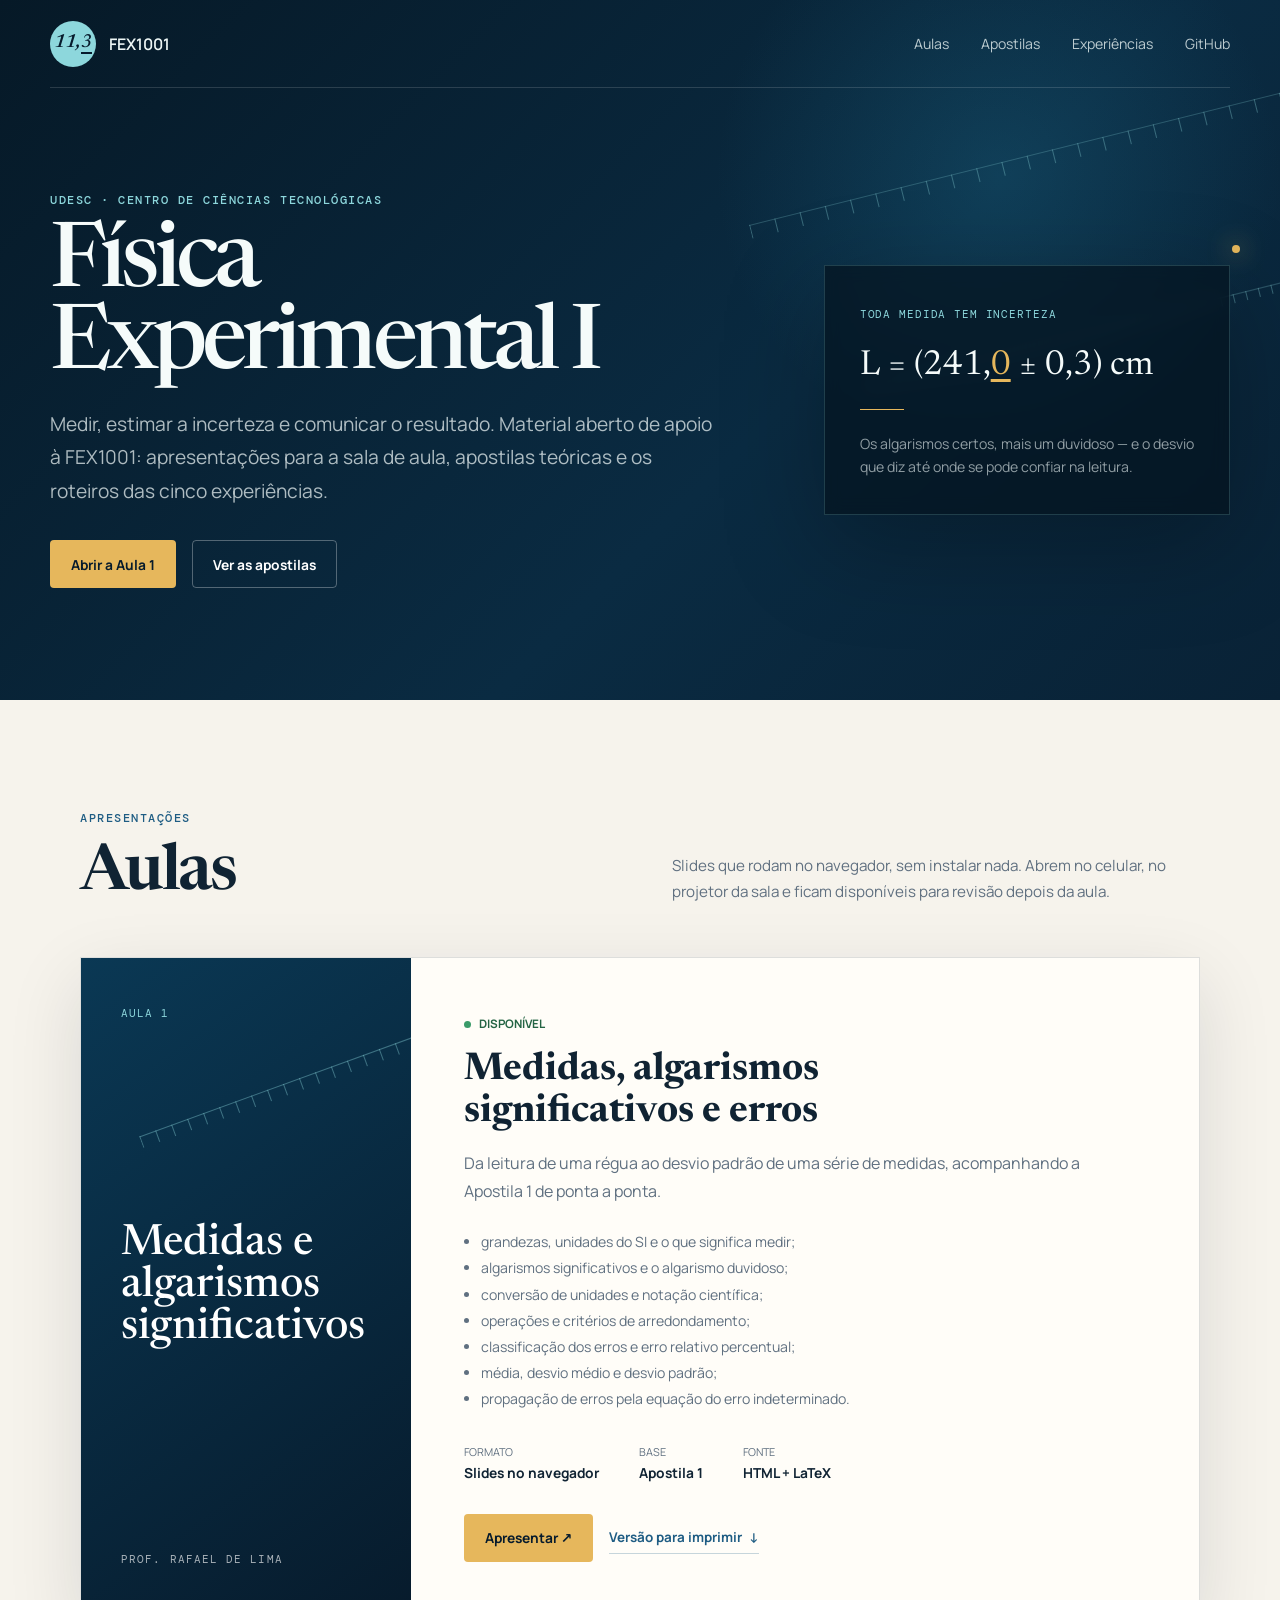
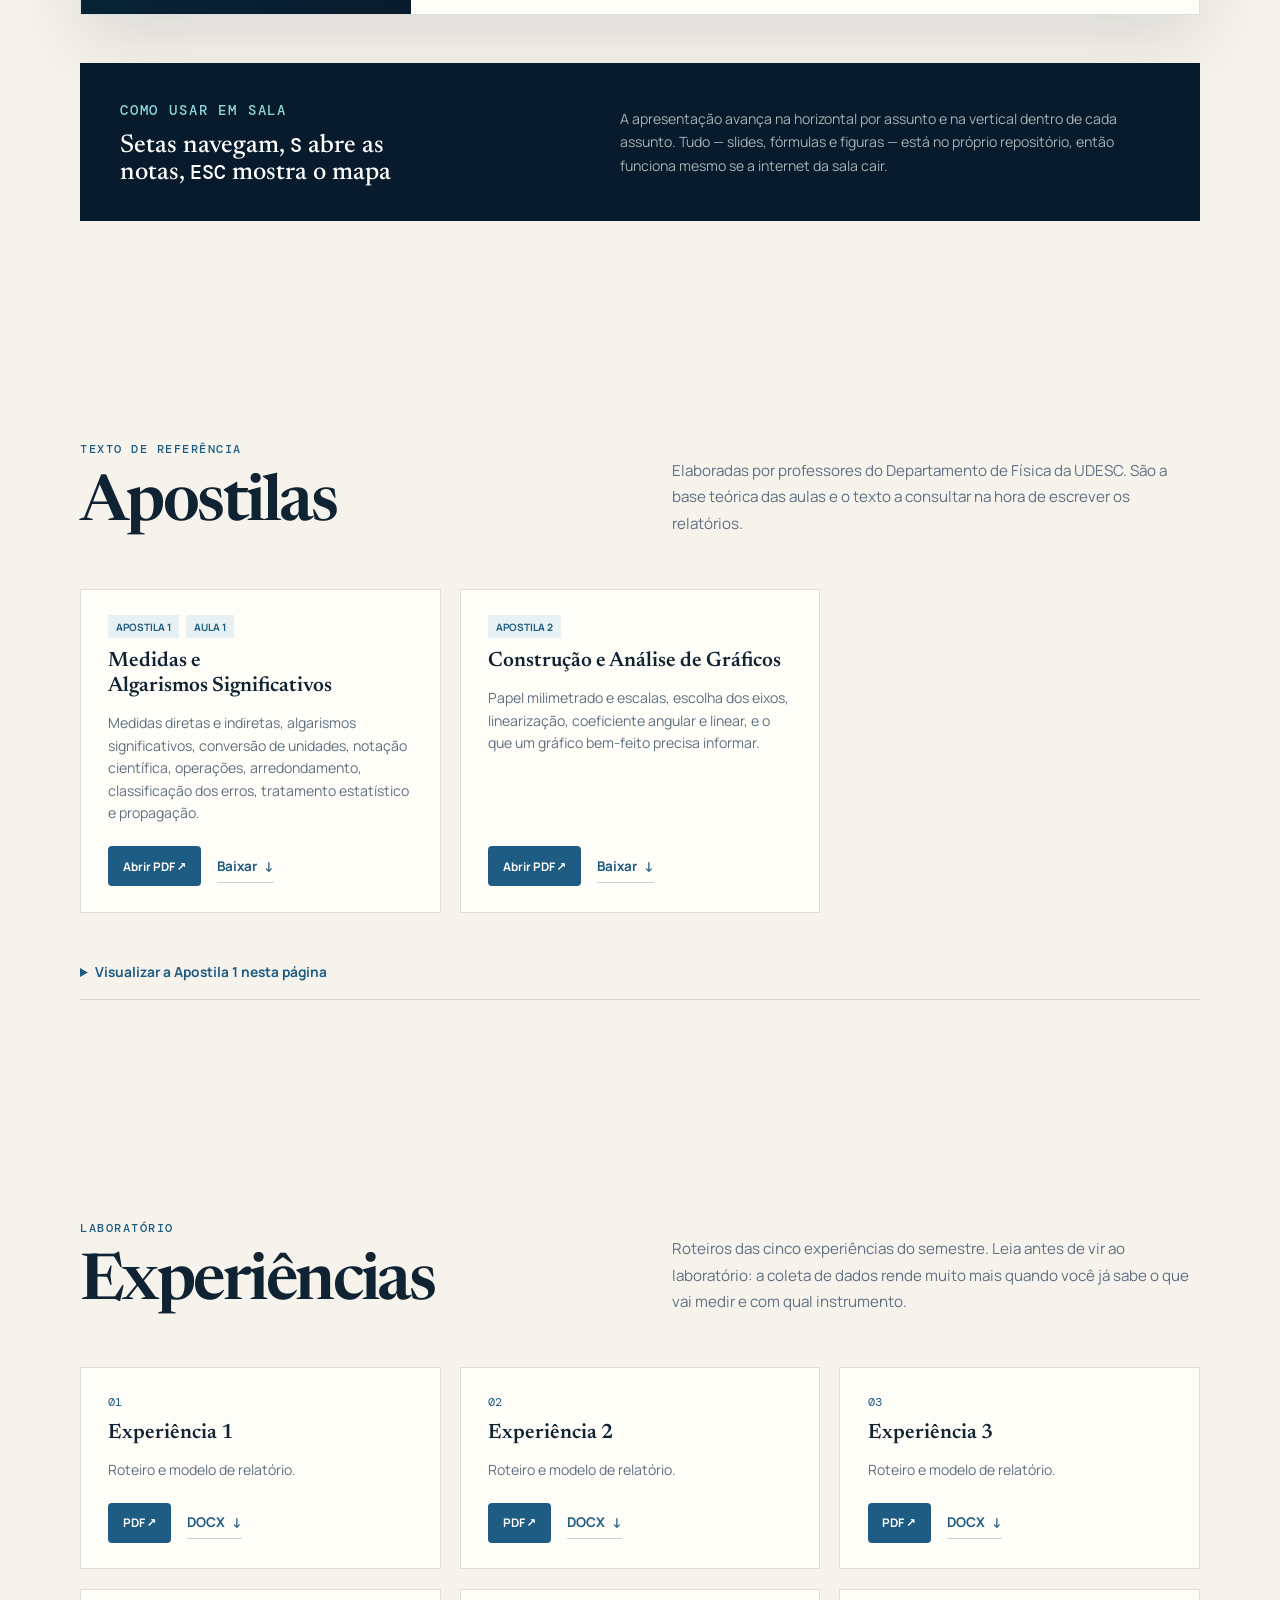
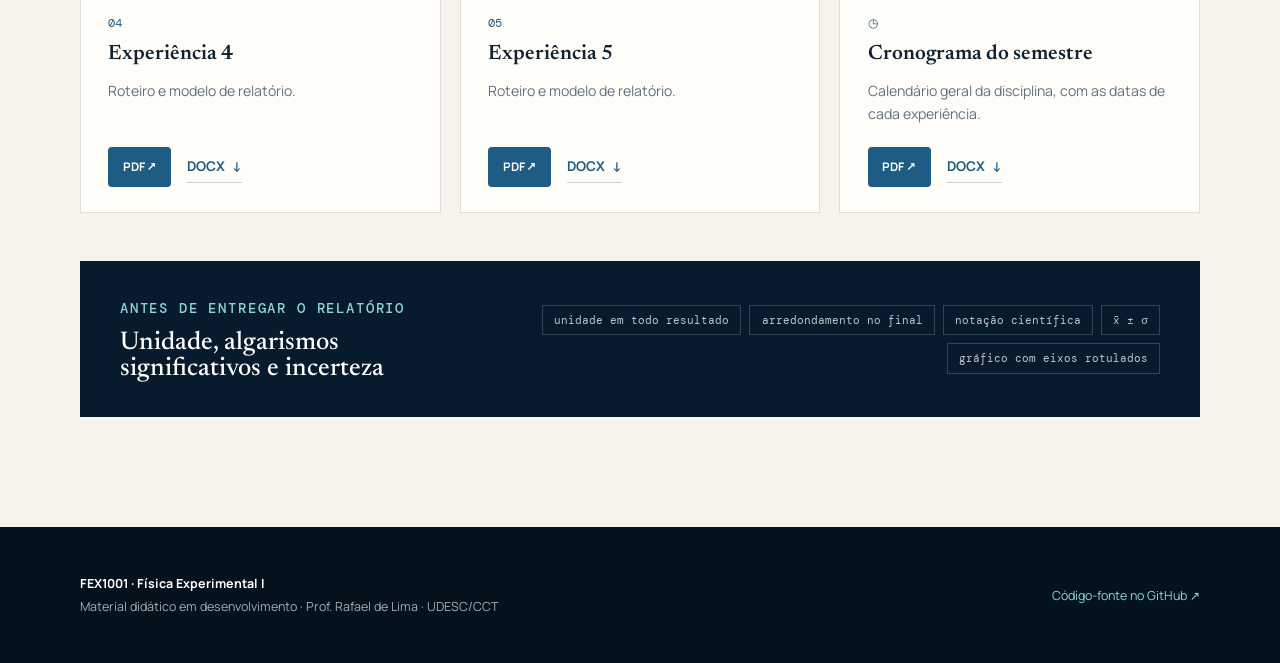
==== index.html @ e1595896 "Site da disciplina e Aula 1 como apresentação web Site (index.html + styles.css), no mesmo sistema v" ====
<!doctype html>
<html lang="pt-BR">
  <head>
    <meta charset="utf-8">
    <meta name="viewport" content="width=device-width, initial-scale=1">
    <meta name="description" content="Material da disciplina FEX1001 — Física Experimental I. Apresentações, apostilas e roteiros de experiências. UDESC/CCT.">
    <meta name="theme-color" content="#071b2c">
    <title>FEX1001 · Física Experimental I · UDESC</title>
    <link rel="icon" href="favicon.svg" type="image/svg+xml">
    <link rel="preconnect" href="https://fonts.googleapis.com">
    <link rel="preconnect" href="https://fonts.gstatic.com" crossorigin>
    <link href="https://fonts.googleapis.com/css2?family=DM+Mono:wght@400;500&family=Manrope:wght@400;500;600;700&family=Newsreader:opsz,wght@6..72,500;6..72,600&display=swap" rel="stylesheet">
    <link rel="stylesheet" href="styles.css">
  </head>
  <body>
    <a class="skip-link" href="#conteudo">Ir para o conteúdo</a>

    <header class="site-header">
      <a class="brand" href="#inicio" aria-label="Página inicial">
        <span class="brand-mark" aria-hidden="true">
          <span class="mark-value">11,<b>3</b></span>
        </span>
        <span>FEX1001</span>
      </a>
      <nav aria-label="Navegação principal">
        <a href="#aulas">Aulas</a>
        <a href="#apostilas">Apostilas</a>
        <a href="#experiencias">Experiências</a>
        <a href="https://github.com/RafaelCRdeLima/FEX1001">GitHub</a>
      </nav>
    </header>

    <main id="conteudo">
      <section class="hero" id="inicio">
        <div class="scale-deco scale-one" aria-hidden="true"></div>
        <div class="scale-deco scale-two" aria-hidden="true"></div>
        <div class="scale-three" aria-hidden="true"></div>
        <div class="hero-copy">
          <p class="eyebrow">UDESC · Centro de Ciências Tecnológicas</p>
          <h1>Física<br>Experimental I</h1>
          <p class="hero-lead">
            Medir, estimar a incerteza e comunicar o resultado. Material aberto
            de apoio à FEX1001: apresentações para a sala de aula, apostilas
            teóricas e os roteiros das cinco experiências.
          </p>
          <div class="hero-actions">
            <a class="button button-primary" href="aulas/aula-01-medidas/">
              Abrir a Aula 1
            </a>
            <a class="button button-secondary" href="#apostilas">Ver as apostilas</a>
          </div>
        </div>
        <div class="equation-card" aria-label="Resultado de uma medida">
          <span class="equation-label">Toda medida tem incerteza</span>
          <div class="equation">L = (241,<u>0</u> ± 0,3) cm</div>
          <div class="equation-rule"></div>
          <p>
            Os algarismos certos, mais um duvidoso — e o desvio que diz até
            onde se pode confiar na leitura.
          </p>
        </div>
      </section>

      <section class="section" id="aulas">
        <div class="section-heading">
          <div>
            <p class="eyebrow">Apresentações</p>
            <h2>Aulas</h2>
          </div>
          <p>
            Slides que rodam no navegador, sem instalar nada. Abrem no celular,
            no projetor da sala e ficam disponíveis para revisão depois da aula.
          </p>
        </div>

        <article class="aula-card">
          <div class="aula-cover" aria-hidden="true">
            <div class="cover-scale"></div>
            <span class="cover-kicker">Aula 1</span>
            <strong>Medidas e<br>algarismos<br>significativos</strong>
            <span class="cover-author">Prof. Rafael de Lima</span>
          </div>
          <div class="aula-info">
            <span class="status"><i></i> Disponível</span>
            <h3>Medidas, algarismos significativos e erros</h3>
            <p>
              Da leitura de uma régua ao desvio padrão de uma série de medidas,
              acompanhando a Apostila 1 de ponta a ponta.
            </p>
            <ul class="aula-topics">
              <li>grandezas, unidades do SI e o que significa medir;</li>
              <li>algarismos significativos e o algarismo duvidoso;</li>
              <li>conversão de unidades e notação científica;</li>
              <li>operações e critérios de arredondamento;</li>
              <li>classificação dos erros e erro relativo percentual;</li>
              <li>média, desvio médio e desvio padrão;</li>
              <li>propagação de erros pela equação do erro indeterminado.</li>
            </ul>
            <dl class="card-meta">
              <div><dt>Formato</dt><dd>Slides no navegador</dd></div>
              <div><dt>Base</dt><dd>Apostila 1</dd></div>
              <div><dt>Fonte</dt><dd>HTML + LaTeX</dd></div>
            </dl>
            <div class="card-actions">
              <a class="button button-primary" href="aulas/aula-01-medidas/">Apresentar ↗</a>
              <a class="text-link" href="aulas/aula-01-medidas/?print-pdf">Versão para imprimir <span>↓</span></a>
            </div>
          </div>
        </article>

        <div class="toolbox">
          <div>
            <p class="eyebrow">Como usar em sala</p>
            <h3>Setas navegam, <span style="font-family:'DM Mono',monospace;font-size:.8em">S</span> abre as notas, <span style="font-family:'DM Mono',monospace;font-size:.8em">ESC</span> mostra o mapa</h3>
          </div>
          <p>
            A apresentação avança na horizontal por assunto e na vertical dentro
            de cada assunto. Tudo — slides, fórmulas e figuras — está no próprio
            repositório, então funciona mesmo se a internet da sala cair.
          </p>
        </div>
      </section>

      <section class="section" id="apostilas">
        <div class="section-heading">
          <div>
            <p class="eyebrow">Texto de referência</p>
            <h2>Apostilas</h2>
          </div>
          <p>
            Elaboradas por professores do Departamento de Física da UDESC. São a
            base teórica das aulas e o texto a consultar na hora de escrever os
            relatórios.
          </p>
        </div>

        <div class="doc-grid">
          <article class="doc-card">
            <div class="tags"><span>Apostila 1</span><span>Aula 1</span></div>
            <h3>Medidas e Algarismos Significativos</h3>
            <p>
              Medidas diretas e indiretas, algarismos significativos, conversão
              de unidades, notação científica, operações, arredondamento,
              classificação dos erros, tratamento estatístico e propagação.
            </p>
            <div class="doc-acoes">
              <a class="button button-small" href="Apostilas%20e%20Relatorios/apostilas/Apostila%201%20Medidas_e_Algarismos.pdf">Abrir PDF ↗</a>
              <a class="text-link" href="Apostilas%20e%20Relatorios/apostilas/Apostila%201%20Medidas_e_Algarismos.pdf" download>Baixar <span>↓</span></a>
            </div>
          </article>

          <article class="doc-card">
            <div class="tags"><span>Apostila 2</span></div>
            <h3>Construção e Análise de Gráficos</h3>
            <p>
              Papel milimetrado e escalas, escolha dos eixos, linearização,
              coeficiente angular e linear, e o que um gráfico bem-feito precisa
              informar.
            </p>
            <div class="doc-acoes">
              <a class="button button-small" href="Apostilas%20e%20Relatorios/apostilas/Apostila%202%20Graficos.pdf">Abrir PDF ↗</a>
              <a class="text-link" href="Apostilas%20e%20Relatorios/apostilas/Apostila%202%20Graficos.pdf" download>Baixar <span>↓</span></a>
            </div>
          </article>
        </div>

        <details class="pdf-preview">
          <summary>Visualizar a Apostila 1 nesta página</summary>
          <div class="pdf-frame">
            <object data="Apostilas%20e%20Relatorios/apostilas/Apostila%201%20Medidas_e_Algarismos.pdf" type="application/pdf">
              <p>
                Seu navegador não exibiu o PDF.
                <a href="Apostilas%20e%20Relatorios/apostilas/Apostila%201%20Medidas_e_Algarismos.pdf">Abra a apostila diretamente.</a>
              </p>
            </object>
          </div>
        </details>
      </section>

      <section class="section" id="experiencias">
        <div class="section-heading">
          <div>
            <p class="eyebrow">Laboratório</p>
            <h2>Experiências</h2>
          </div>
          <p>
            Roteiros das cinco experiências do semestre. Leia antes de vir ao
            laboratório: a coleta de dados rende muito mais quando você já sabe
            o que vai medir e com qual instrumento.
          </p>
        </div>

        <div class="doc-grid">
          <article class="doc-card">
            <span class="doc-num">01</span>
            <h3>Experiência 1</h3>
            <p>Roteiro e modelo de relatório.</p>
            <div class="doc-acoes">
              <a class="button button-small" href="Apostilas%20e%20Relatorios/Experiencia%201.pdf">PDF ↗</a>
              <a class="text-link" href="Apostilas%20e%20Relatorios/Experiencia%201.docx" download>DOCX <span>↓</span></a>
            </div>
          </article>
          <article class="doc-card">
            <span class="doc-num">02</span>
            <h3>Experiência 2</h3>
            <p>Roteiro e modelo de relatório.</p>
            <div class="doc-acoes">
              <a class="button button-small" href="Apostilas%20e%20Relatorios/Experiencia%202.pdf">PDF ↗</a>
              <a class="text-link" href="Apostilas%20e%20Relatorios/Experiencia%202.docx" download>DOCX <span>↓</span></a>
            </div>
          </article>
          <article class="doc-card">
            <span class="doc-num">03</span>
            <h3>Experiência 3</h3>
            <p>Roteiro e modelo de relatório.</p>
            <div class="doc-acoes">
              <a class="button button-small" href="Apostilas%20e%20Relatorios/Experiencia%203.pdf">PDF ↗</a>
              <a class="text-link" href="Apostilas%20e%20Relatorios/Experiencia%203.docx" download>DOCX <span>↓</span></a>
            </div>
          </article>
          <article class="doc-card">
            <span class="doc-num">04</span>
            <h3>Experiência 4</h3>
            <p>Roteiro e modelo de relatório.</p>
            <div class="doc-acoes">
              <a class="button button-small" href="Apostilas%20e%20Relatorios/Experiencia%204.pdf">PDF ↗</a>
              <a class="text-link" href="Apostilas%20e%20Relatorios/Experiencia%204.docx" download>DOCX <span>↓</span></a>
            </div>
          </article>
          <article class="doc-card">
            <span class="doc-num">05</span>
            <h3>Experiência 5</h3>
            <p>Roteiro e modelo de relatório.</p>
            <div class="doc-acoes">
              <a class="button button-small" href="Apostilas%20e%20Relatorios/Experiencia%205.pdf">PDF ↗</a>
              <a class="text-link" href="Apostilas%20e%20Relatorios/Experiencia%205.docx" download>DOCX <span>↓</span></a>
            </div>
          </article>
          <article class="doc-card">
            <span class="doc-num">◷</span>
            <h3>Cronograma do semestre</h3>
            <p>Calendário geral da disciplina, com as datas de cada experiência.</p>
            <div class="doc-acoes">
              <a class="button button-small" href="Apostilas%20e%20Relatorios/Cronograma%20Geral%20FEX1001%202025-02%20-%20V3.pdf">PDF ↗</a>
              <a class="text-link" href="Apostilas%20e%20Relatorios/Cronograma%20Geral%20FEX1001%202025-02%20-%20V3.docx" download>DOCX <span>↓</span></a>
            </div>
          </article>
        </div>

        <div class="toolbox">
          <div>
            <p class="eyebrow">Antes de entregar o relatório</p>
            <h3>Unidade, algarismos significativos e incerteza</h3>
          </div>
          <div class="tool-list" aria-label="Itens a conferir">
            <span>unidade em todo resultado</span><span>arredondamento no final</span><span>notação científica</span><span>x̄ ± σ</span><span>gráfico com eixos rotulados</span>
          </div>
        </div>
      </section>
    </main>

    <footer>
      <div>
        <strong>FEX1001 · Física Experimental I</strong>
        <p>Material didático em desenvolvimento · Prof. Rafael de Lima · UDESC/CCT</p>
      </div>
      <a href="https://github.com/RafaelCRdeLima/FEX1001">Código-fonte no GitHub ↗</a>
    </footer>
  </body>
</html>
---- styles.css ----
:root {
  --ink: #102333;
  --muted: #607080;
  --paper: #f6f3ec;
  --white: #fffdf8;
  --navy: #071b2c;
  --blue: #1e5c83;
  --cyan: #8dd7dc;
  --gold: #e6b75c;
  --line: rgba(16, 35, 51, 0.14);
  --shadow: 0 24px 70px rgba(7, 27, 44, 0.12);
}

* { box-sizing: border-box; }

html { scroll-behavior: smooth; }

body {
  margin: 0;
  color: var(--ink);
  background: var(--paper);
  font-family: "Manrope", system-ui, sans-serif;
  -webkit-font-smoothing: antialiased;
}

a { color: inherit; }

.skip-link {
  position: fixed;
  top: 0.5rem;
  left: 0.5rem;
  z-index: 20;
  padding: 0.7rem 1rem;
  background: white;
  transform: translateY(-150%);
}

.skip-link:focus { transform: translateY(0); }

.site-header {
  position: absolute;
  z-index: 10;
  top: 0;
  left: 50%;
  width: min(1180px, calc(100% - 3rem));
  height: 88px;
  display: flex;
  align-items: center;
  justify-content: space-between;
  color: #eef7f6;
  transform: translateX(-50%);
  border-bottom: 1px solid rgba(255, 255, 255, 0.14);
}

.brand {
  display: flex;
  gap: 0.8rem;
  align-items: center;
  font-weight: 600;
  text-decoration: none;
}

/* Marca: o algarismo duvidoso de uma leitura */
.brand-mark {
  position: relative;
  display: block;
  width: 46px;
  height: 46px;
  flex: 0 0 46px;
  color: var(--navy);
  background: var(--cyan);
  border-radius: 50%;
  font-family: "Newsreader", serif;
}

.mark-value {
  position: absolute;
  top: 12px;
  left: 0;
  display: block;
  width: 100%;
  font-size: 19px;
  font-style: italic;
  line-height: 1;
  text-align: center;
}

.mark-value b { font-weight: 500; border-bottom: 2px solid var(--navy); }

nav { display: flex; gap: 2rem; }

nav a {
  color: rgba(238, 247, 246, 0.78);
  font-size: 0.88rem;
  text-decoration: none;
  transition: color 160ms ease;
}

nav a:hover, nav a:focus-visible { color: white; }

.hero {
  position: relative;
  min-height: 700px;
  padding: 190px max(1.5rem, calc((100vw - 1180px) / 2)) 110px;
  display: grid;
  grid-template-columns: minmax(0, 1.25fr) minmax(340px, 0.75fr);
  gap: 6rem;
  align-items: center;
  overflow: hidden;
  color: #f5fbfa;
  background:
    radial-gradient(circle at 78% 25%, rgba(32, 116, 148, 0.28), transparent 25%),
    linear-gradient(135deg, #061927 0%, #0a2b42 60%, #092236 100%);
}

.hero::before {
  content: "";
  position: absolute;
  inset: 0;
  opacity: 0.13;
  background-image: radial-gradient(rgba(255,255,255,.75) 0.7px, transparent 0.7px);
  background-size: 28px 28px;
  mask-image: linear-gradient(90deg, black, transparent 70%);
}

/* Escalas decorativas — a régua no lugar das órbitas */
.scale-deco {
  position: absolute;
  right: -80px;
  width: 620px;
  height: 1px;
  background: rgba(141, 215, 220, 0.25);
}

.scale-deco::after {
  content: "";
  position: absolute;
  inset: 0;
  background-image: linear-gradient(90deg, rgba(141, 215, 220, 0.35) 1px, transparent 1px);
  background-size: 26px 100%;
  height: 14px;
}

.scale-one { top: 150px; transform: rotate(-14deg); }
.scale-two { top: 330px; width: 460px; right: -40px; transform: rotate(-14deg); }
.scale-two::after { background-size: 13px 100%; height: 9px; }

.scale-three {
  position: absolute;
  right: 40px;
  top: 245px;
  width: 8px;
  height: 8px;
  background: var(--gold);
  border-radius: 50%;
  box-shadow: 0 0 24px var(--gold);
}

.hero-copy, .equation-card { position: relative; z-index: 2; min-width: 0; }

.eyebrow {
  margin: 0 0 1rem;
  color: var(--blue);
  font-family: "DM Mono", monospace;
  font-size: 0.73rem;
  font-weight: 500;
  letter-spacing: 0.13em;
  text-transform: uppercase;
}

.hero .eyebrow { color: var(--cyan); }

h1, h2, h3 { text-wrap: balance; }

h1 {
  margin: 0 0 1.2rem;
  font-family: "Newsreader", Georgia, serif;
  font-size: clamp(3.4rem, 7vw, 6.2rem);
  font-weight: 500;
  letter-spacing: -0.055em;
  line-height: 0.92;
}

.hero-lead {
  max-width: 670px;
  margin: 0;
  color: rgba(238, 247, 246, 0.72);
  font-size: clamp(1rem, 1.5vw, 1.2rem);
  line-height: 1.75;
}

.hero-actions, .card-actions {
  display: flex;
  align-items: center;
  flex-wrap: wrap;
  gap: 1rem;
  margin-top: 2rem;
}

.button {
  display: inline-flex;
  min-height: 48px;
  padding: 0.8rem 1.25rem;
  align-items: center;
  justify-content: center;
  border: 1px solid transparent;
  border-radius: 4px;
  font-size: 0.86rem;
  font-weight: 700;
  text-decoration: none;
  transition: transform 160ms ease, background 160ms ease, border-color 160ms ease;
}

.button:hover { transform: translateY(-2px); }

.button-primary { color: #071b2c; background: var(--gold); }
.button-primary:hover { background: #f1c76f; }

.button-secondary {
  color: white;
  background: transparent;
  border-color: rgba(255,255,255,.3);
}

.button-secondary:hover { border-color: white; }

.button-small { min-height: 40px; padding: .6rem .85rem; color: white; background: var(--blue); font-size: .74rem; }
.button-small:hover { background: #174a6a; }

.equation-card {
  padding: 2.2rem;
  background: rgba(4, 17, 28, 0.66);
  border: 1px solid rgba(141, 215, 220, 0.2);
  box-shadow: 0 30px 100px rgba(0,0,0,.25);
  backdrop-filter: blur(8px);
}

.equation-label {
  color: var(--cyan);
  font-family: "DM Mono", monospace;
  font-size: 0.68rem;
  letter-spacing: 0.08em;
  text-transform: uppercase;
}

.equation {
  margin: 1.6rem 0;
  font-family: "Newsreader", Georgia, serif;
  font-size: clamp(1.5rem, 2.7vw, 2.2rem);
  white-space: nowrap;
}

.equation u { color: var(--gold); text-decoration-color: var(--gold); text-underline-offset: 5px; }
.equation sub { font-size: 0.58em; }

.equation-rule { width: 44px; height: 1px; margin-bottom: 1.4rem; background: var(--gold); }
.equation-card p { margin: 0; color: rgba(238,247,246,.6); font-size: .88rem; line-height: 1.65; }

.section {
  width: min(1120px, calc(100% - 3rem));
  margin: 0 auto;
  padding: 110px 0;
}

.section-heading {
  display: grid;
  grid-template-columns: 1fr 1fr;
  gap: 4rem;
  align-items: end;
  margin-bottom: 3.2rem;
}

h2 {
  margin: 0;
  font-family: "Newsreader", Georgia, serif;
  font-size: clamp(2.6rem, 5vw, 4rem);
  font-weight: 600;
  letter-spacing: -0.04em;
  line-height: 1;
}

.section-heading > p {
  margin: 0;
  color: var(--muted);
  font-size: 0.95rem;
  line-height: 1.75;
}

/* ---------- Cartão de aula ---------- */

.aula-card {
  display: grid;
  grid-template-columns: 330px 1fr;
  min-height: 430px;
  overflow: hidden;
  background: var(--white);
  border: 1px solid var(--line);
  box-shadow: var(--shadow);
}

.aula-cover {
  position: relative;
  padding: 3rem 2.5rem;
  display: flex;
  flex-direction: column;
  justify-content: space-between;
  overflow: hidden;
  color: white;
  background: linear-gradient(145deg, #0a3854, #071b2c);
}

.cover-scale {
  position: absolute;
  right: -60px;
  top: 120px;
  width: 340px;
  height: 12px;
  border-top: 1px solid rgba(141,215,220,.4);
  background-image: linear-gradient(90deg, rgba(141,215,220,.4) 1px, transparent 1px);
  background-size: 17px 100%;
  transform: rotate(-20deg);
}

.cover-kicker, .cover-author {
  position: relative;
  font-family: "DM Mono", monospace;
  font-size: 0.68rem;
  letter-spacing: 0.1em;
  text-transform: uppercase;
}

.cover-kicker { color: var(--cyan); }

.aula-cover strong {
  position: relative;
  font-family: "Newsreader", Georgia, serif;
  font-size: 2.7rem;
  font-weight: 500;
  line-height: 0.98;
}

.cover-author { color: rgba(255,255,255,.65); }

.aula-info { padding: 3.3rem; align-self: center; }

.status {
  display: inline-flex;
  gap: .5rem;
  align-items: center;
  color: #246444;
  font-size: .73rem;
  font-weight: 700;
  text-transform: uppercase;
}

.status i { width: 7px; height: 7px; background: #3a9b69; border-radius: 50%; }

.aula-info h3 {
  margin: 1rem 0;
  font-family: "Newsreader", Georgia, serif;
  font-size: clamp(1.8rem, 3vw, 2.5rem);
  line-height: 1.1;
}

.aula-info > p { max-width: 650px; color: var(--muted); line-height: 1.75; }

.aula-topics { margin: 1.5rem 0 0; padding-left: 1.1rem; color: var(--muted); font-size: .88rem; line-height: 1.85; }

.card-meta { display: flex; flex-wrap: wrap; gap: 2.5rem; margin: 2rem 0 0; }
.card-meta div { display: grid; gap: .25rem; }
.card-meta dt { color: var(--muted); font-size: .68rem; text-transform: uppercase; }
.card-meta dd { margin: 0; font-size: .86rem; font-weight: 700; }

.text-link {
  padding: .45rem 0;
  color: var(--blue);
  font-size: .84rem;
  font-weight: 700;
  text-decoration: none;
  border-bottom: 1px solid rgba(30,92,131,.25);
}

.text-link:hover { border-color: var(--blue); }
.text-link span { margin-left: .25rem; }

/* ---------- Grades de material ---------- */

.doc-grid {
  display: grid;
  grid-template-columns: repeat(auto-fill, minmax(300px, 1fr));
  gap: 1.2rem;
}

.doc-card {
  display: flex;
  flex-direction: column;
  gap: 0.75rem;
  padding: 1.6rem 1.7rem;
  border: 1px solid var(--line);
  background: var(--white);
  transition: transform 0.25s ease, box-shadow 0.25s ease;
}

.doc-card:hover { transform: translateY(-3px); box-shadow: var(--shadow); }

.doc-num { color: var(--blue); font-family: "DM Mono", monospace; font-size: .74rem; }

.doc-card h3 {
  margin: 0;
  font-family: "Newsreader", Georgia, serif;
  font-size: 1.3rem;
  font-weight: 600;
  line-height: 1.2;
}

.doc-card p { margin: 0; color: var(--muted); font-size: .88rem; line-height: 1.6; }
.doc-acoes { display: flex; flex-wrap: wrap; align-items: center; gap: .55rem 1rem; margin-top: auto; padding-top: .6rem; }

.tags { display: flex; flex-wrap: wrap; gap: .4rem; }
.tags span { padding: .28rem .5rem; color: var(--blue); background: #e7f0f2; font-size: .63rem; font-weight: 700; text-transform: uppercase; }

.toolbox {
  margin-top: 3rem;
  padding: 2.2rem 2.5rem;
  display: flex;
  align-items: center;
  justify-content: space-between;
  gap: 2rem;
  color: white;
  background: var(--navy);
}

.toolbox .eyebrow { margin-bottom: .6rem; color: var(--cyan); }
.toolbox h3 { margin: 0; font-family: "Newsreader", Georgia, serif; font-size: 1.6rem; font-weight: 500; }
.toolbox p { margin: 0; max-width: 60ch; color: rgba(255,255,255,.65); font-size: .88rem; line-height: 1.7; }

.tool-list { display: flex; flex-wrap: wrap; justify-content: flex-end; gap: .5rem; }
.tool-list span { padding: .45rem .7rem; color: rgba(255,255,255,.75); border: 1px solid rgba(255,255,255,.18); font-family: "DM Mono", monospace; font-size: .68rem; }

.pdf-preview { margin-top: 2rem; border-bottom: 1px solid var(--line); }
.pdf-preview summary { padding: 1.1rem 0; color: var(--blue); cursor: pointer; font-size: .86rem; font-weight: 700; }
.pdf-frame { height: 75vh; min-height: 520px; margin: 0 0 2rem; background: #d9dde0; }
.pdf-frame object { width: 100%; height: 100%; }
.pdf-frame p { padding: 2rem; }

footer {
  padding: 3rem max(1.5rem, calc((100vw - 1120px) / 2));
  display: flex;
  justify-content: space-between;
  align-items: center;
  gap: 1.5rem;
  color: rgba(255,255,255,.65);
  background: #04121d;
  font-size: .78rem;
}

footer strong { color: white; }
footer p { margin: .35rem 0 0; }
footer a { color: var(--cyan); text-decoration: none; }

@media (max-width: 900px) {
  .hero { grid-template-columns: 1fr; gap: 3rem; padding-top: 160px; }
  .equation-card { max-width: 480px; }
  .section-heading { grid-template-columns: 1fr; gap: 1.2rem; }
  .aula-card { grid-template-columns: 260px 1fr; }
  .aula-info { padding: 2.3rem; }
  .toolbox { align-items: flex-start; flex-direction: column; gap: 1.4rem; }
  .tool-list { justify-content: flex-start; }
}

@media (max-width: 650px) {
  .site-header { width: calc(100% - 2rem); height: 72px; }
  .brand > span:last-child { display: none; }
  nav { gap: 1rem; }
  nav a:last-child { display: none; }
  .hero { min-height: 720px; padding: 130px 1.25rem 80px; }
  /* "Experimental" é a palavra mais longa: precisa caber em 390px sem
     empurrar a página para a rolagem horizontal. */
  h1 { font-size: clamp(2rem, 10vw, 3.2rem); }
  .equation-card { padding: 1.5rem; }
  /* A equação não quebra linha; em telas muito estreitas ela rola dentro do
     cartão, em vez de empurrar a página para a rolagem horizontal. */
  .equation { font-size: 1.2rem; overflow-x: auto; }
  .section { width: calc(100% - 2rem); padding: 80px 0; }
  .aula-card { grid-template-columns: 1fr; }
  .aula-cover { min-height: 300px; }
  .aula-info { padding: 2rem 1.4rem; }
  .card-meta { gap: 1rem; justify-content: space-between; }
  .card-actions { align-items: flex-start; flex-direction: column; }
  .pdf-frame { min-height: 430px; }
  .doc-grid { grid-template-columns: 1fr; }
  .toolbox { padding: 1.6rem; }
  footer { align-items: flex-start; flex-direction: column; gap: 1.5rem; }
}

@media (prefers-reduced-motion: reduce) {
  html { scroll-behavior: auto; }
  *, *::before, *::after { transition-duration: 0.01ms !important; }
}
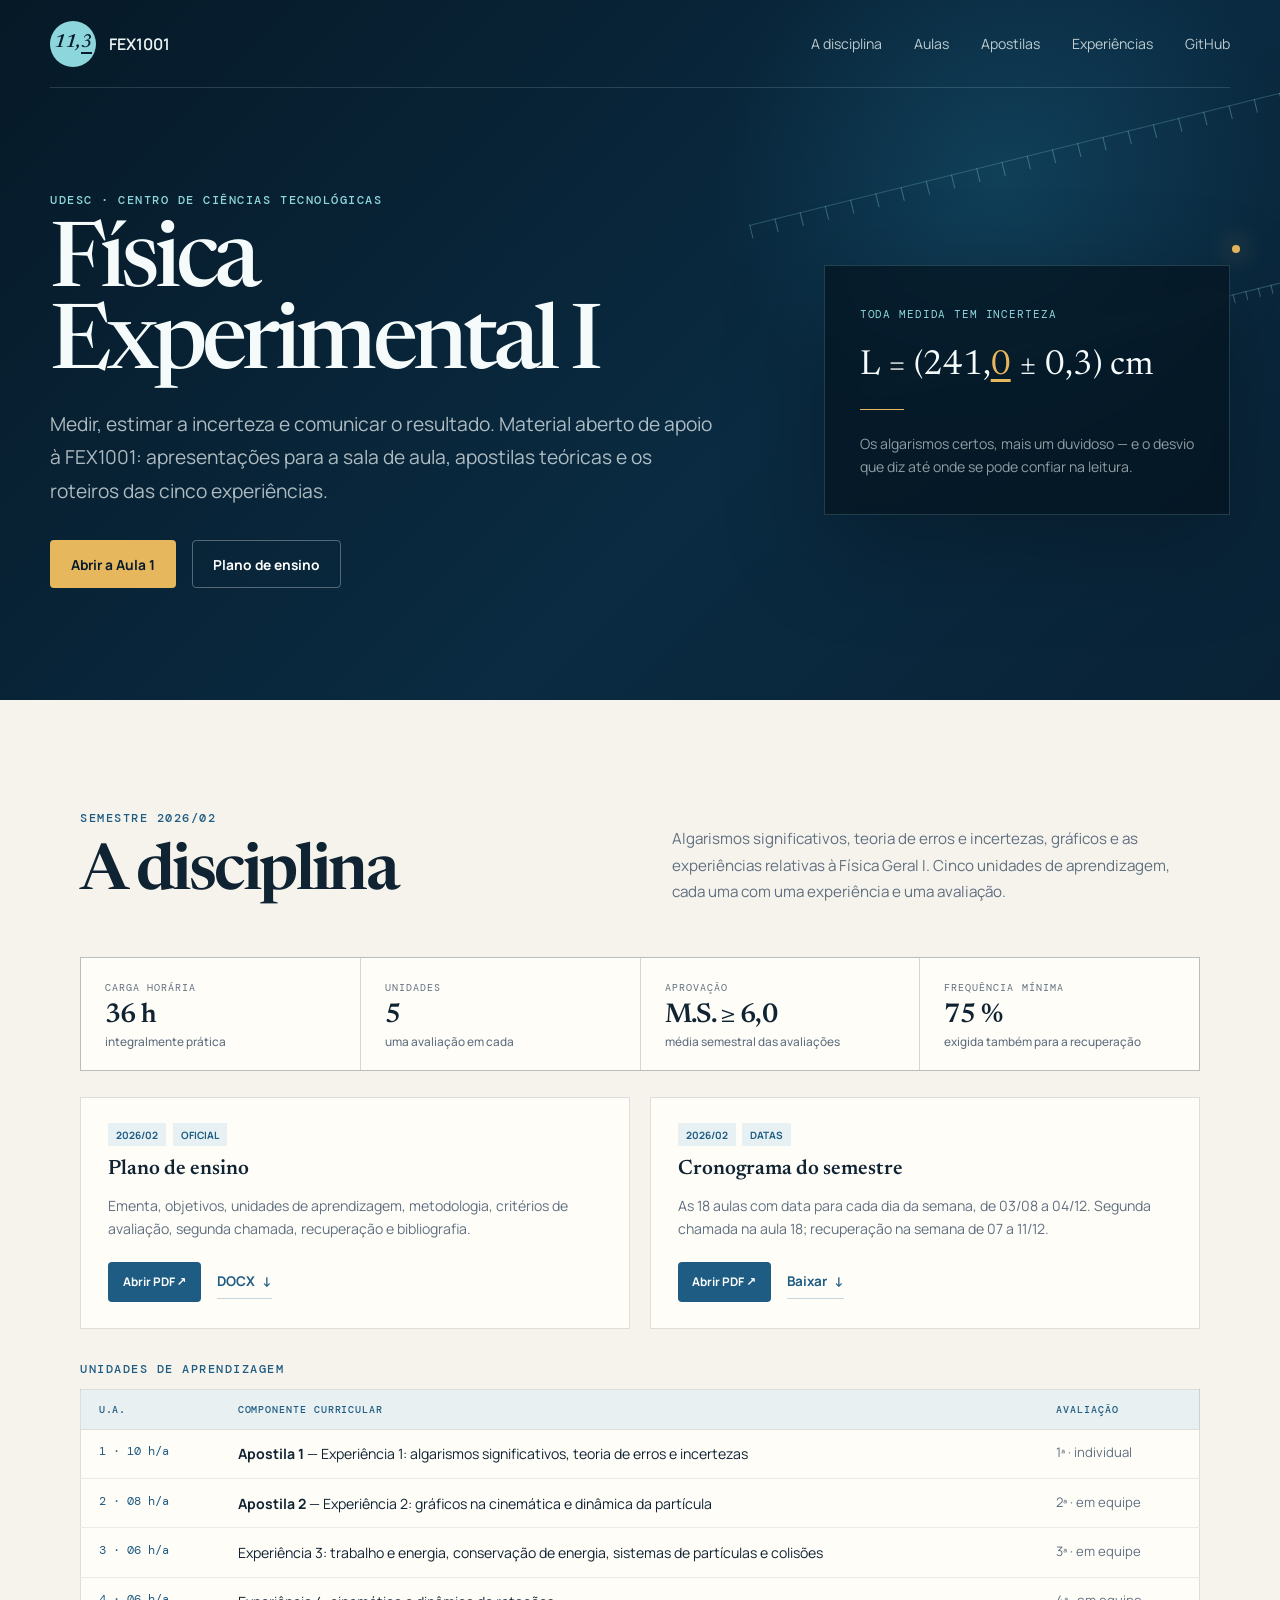
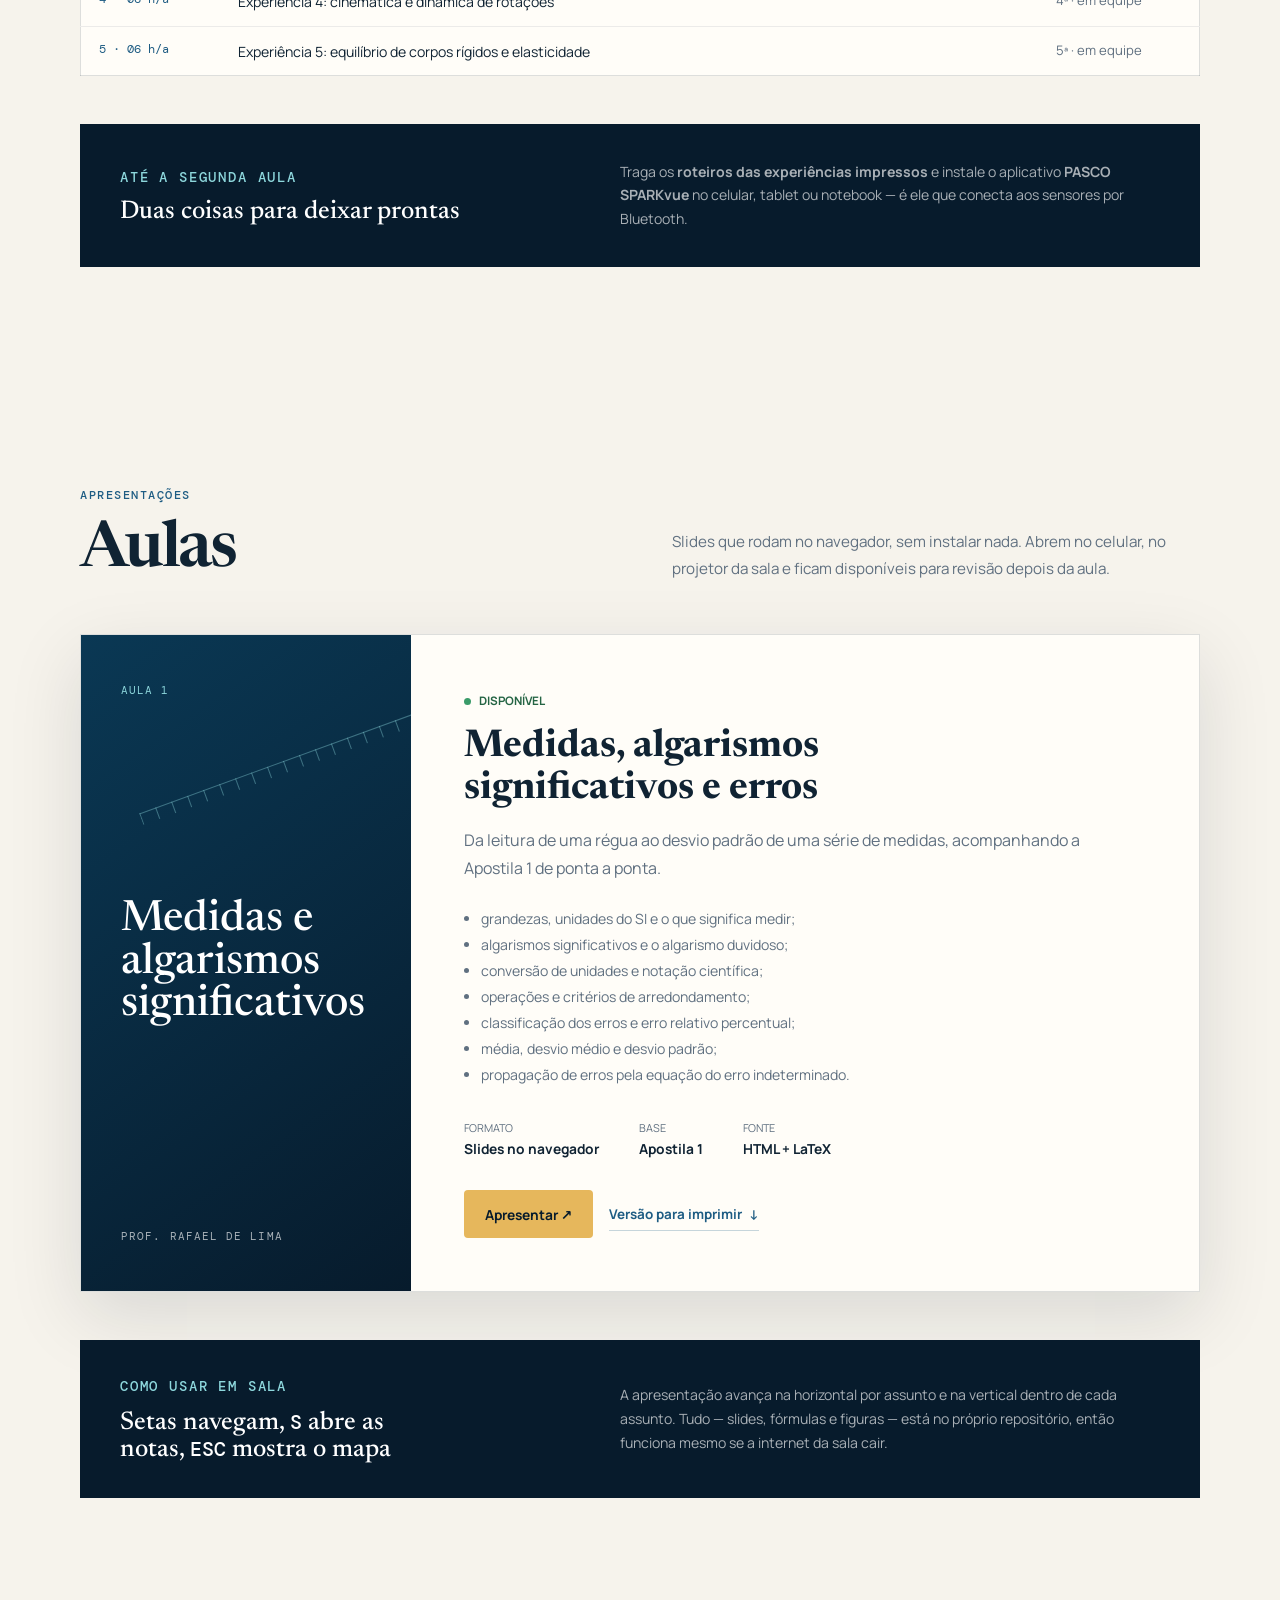
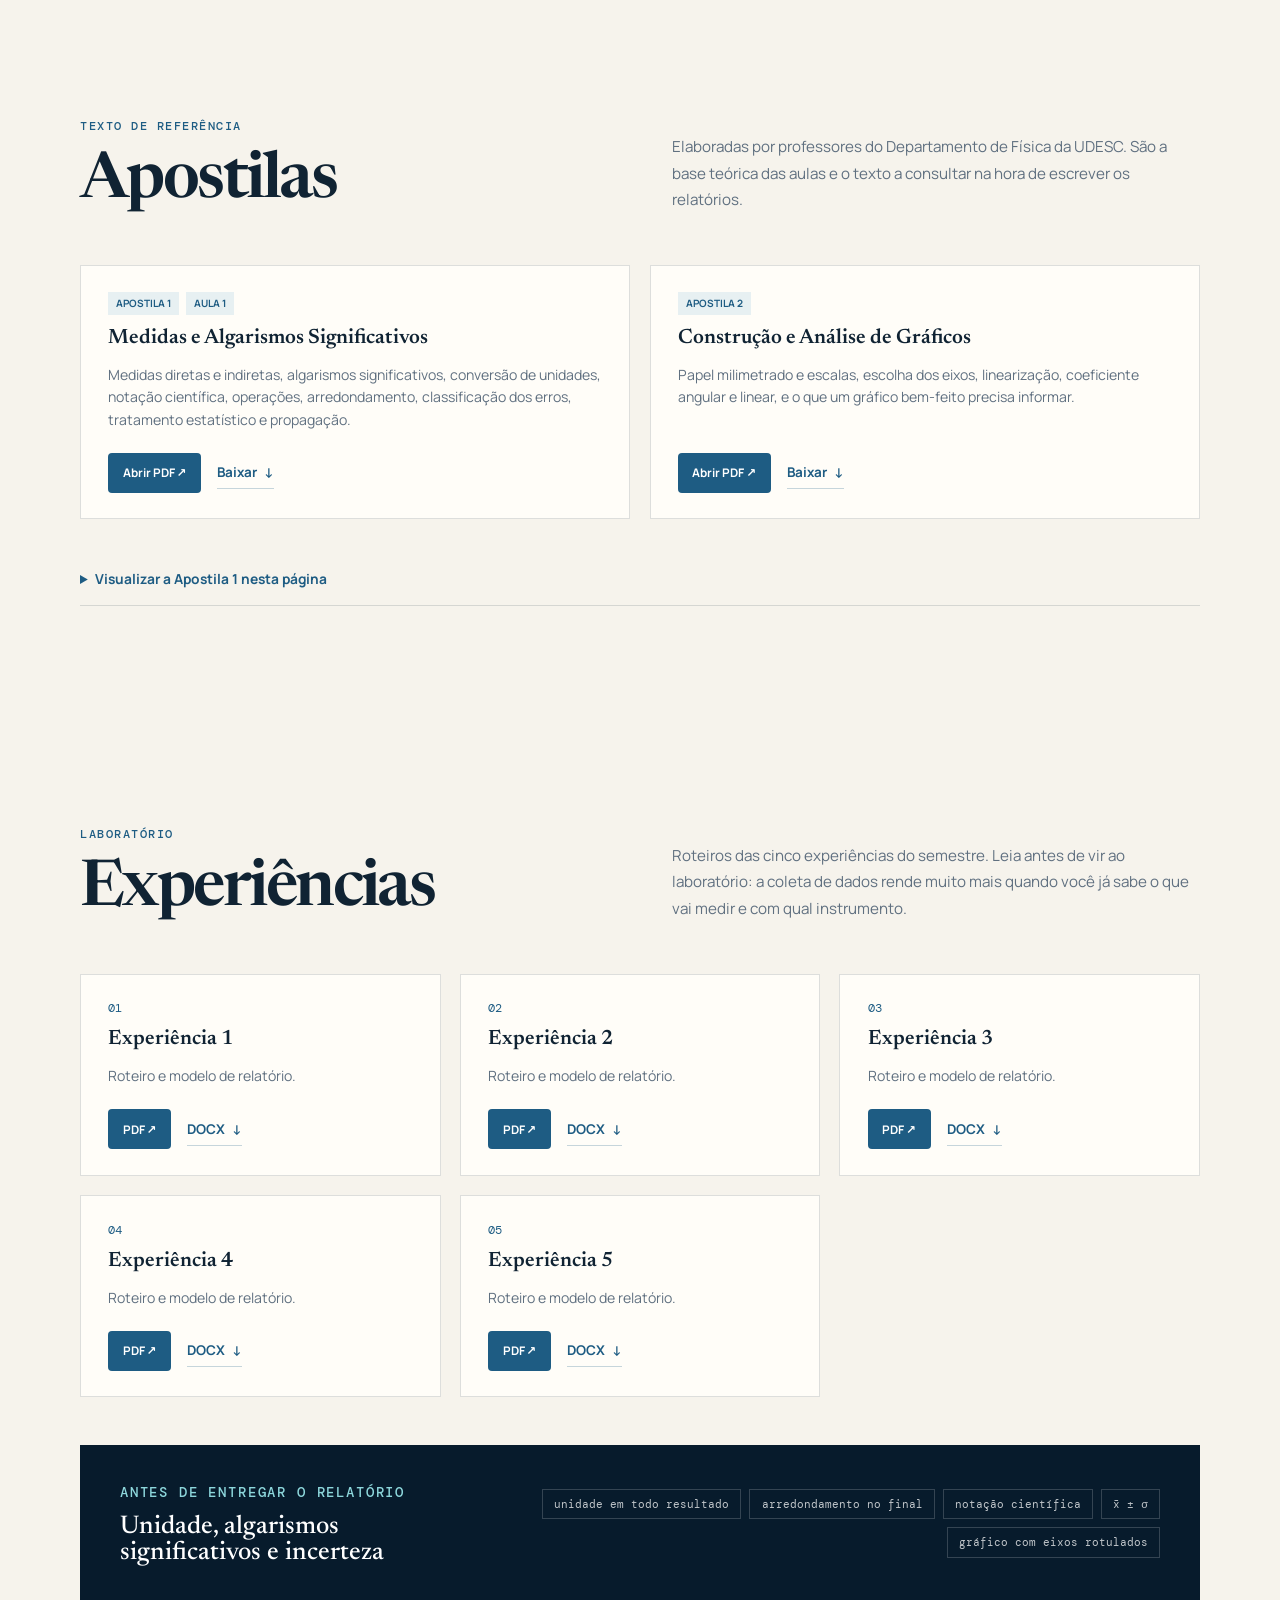
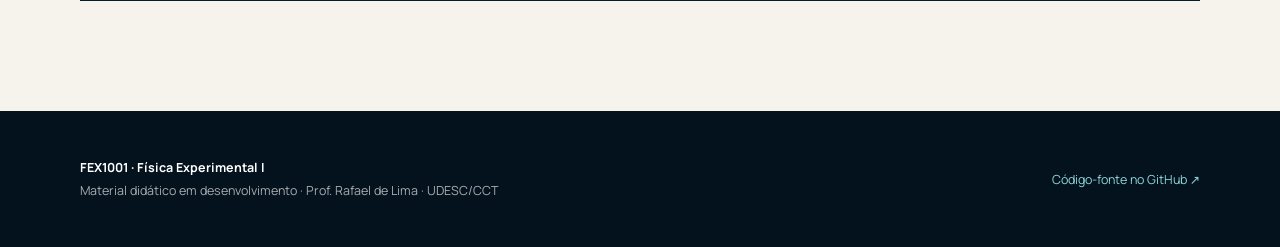
==== commit dd7b53a5: "Plano de ensino e cronograma 2026/02 no site Nova seção "A disciplina", antes das Aulas, com o plano" ====
--- a/index.html
+++ b/index.html
@@ -23,6 +23,7 @@
         <span>FEX1001</span>
       </a>
       <nav aria-label="Navegação principal">
+        <a href="#disciplina">A disciplina</a>
         <a href="#aulas">Aulas</a>
         <a href="#apostilas">Apostilas</a>
         <a href="#experiencias">Experiências</a>
@@ -47,7 +48,7 @@
             <a class="button button-primary" href="aulas/aula-01-medidas/">
               Abrir a Aula 1
             </a>
-            <a class="button button-secondary" href="#apostilas">Ver as apostilas</a>
+            <a class="button button-secondary" href="#disciplina">Plano de ensino</a>
           </div>
         </div>
         <div class="equation-card" aria-label="Resultado de uma medida">
@@ -57,6 +58,113 @@
           <p>
             Os algarismos certos, mais um duvidoso — e o desvio que diz até
             onde se pode confiar na leitura.
+          </p>
+        </div>
+      </section>
+
+      <section class="section" id="disciplina">
+        <div class="section-heading">
+          <div>
+            <p class="eyebrow">Semestre 2026/02</p>
+            <h2>A disciplina</h2>
+          </div>
+          <p>
+            Algarismos significativos, teoria de erros e incertezas, gráficos e
+            as experiências relativas à Física Geral I. Cinco unidades de
+            aprendizagem, cada uma com uma experiência e uma avaliação.
+          </p>
+        </div>
+
+        <dl class="fatos">
+          <div>
+            <dt>Carga horária</dt>
+            <dd>36 h<small>integralmente prática</small></dd>
+          </div>
+          <div>
+            <dt>Unidades</dt>
+            <dd>5<small>uma avaliação em cada</small></dd>
+          </div>
+          <div>
+            <dt>Aprovação</dt>
+            <dd>M.S. ≥ 6,0<small>média semestral das avaliações</small></dd>
+          </div>
+          <div>
+            <dt>Frequência mínima</dt>
+            <dd>75 %<small>exigida também para a recuperação</small></dd>
+          </div>
+        </dl>
+
+        <div class="doc-grid doc-grid-2">
+          <article class="doc-card">
+            <div class="tags"><span>2026/02</span><span>Oficial</span></div>
+            <h3>Plano de ensino</h3>
+            <p>
+              Ementa, objetivos, unidades de aprendizagem, metodologia, critérios
+              de avaliação, segunda chamada, recuperação e bibliografia.
+            </p>
+            <div class="doc-acoes">
+              <a class="button button-small" href="Apostilas%20e%20Relatorios/FEX1001-Plano%20de%20ensino%202026-02.pdf">Abrir PDF ↗</a>
+              <a class="text-link" href="Apostilas%20e%20Relatorios/FEX1001-Plano%20de%20ensino%202026-02.docx" download>DOCX <span>↓</span></a>
+            </div>
+          </article>
+
+          <article class="doc-card">
+            <div class="tags"><span>2026/02</span><span>Datas</span></div>
+            <h3>Cronograma do semestre</h3>
+            <p>
+              As 18 aulas com data para cada dia da semana, de 03/08 a 04/12.
+              Segunda chamada na aula 18; recuperação na semana de 07 a 11/12.
+            </p>
+            <div class="doc-acoes">
+              <a class="button button-small" href="Apostilas%20e%20Relatorios/Cronograma%20Geral%20FEX1001%202026-02%20V4.pdf">Abrir PDF ↗</a>
+              <a class="text-link" href="Apostilas%20e%20Relatorios/Cronograma%20Geral%20FEX1001%202026-02%20V4.pdf" download>Baixar <span>↓</span></a>
+            </div>
+          </article>
+        </div>
+
+        <table class="tabela-ua">
+          <caption class="eyebrow" style="margin:2rem 0 .8rem;text-align:left">Unidades de aprendizagem</caption>
+          <thead>
+            <tr><th>U.A.</th><th>Componente curricular</th><th>Avaliação</th></tr>
+          </thead>
+          <tbody>
+            <tr>
+              <td>1 · 10 h/a</td>
+              <td><strong>Apostila 1</strong> — Experiência 1: algarismos significativos, teoria de erros e incertezas</td>
+              <td>1ª · individual</td>
+            </tr>
+            <tr>
+              <td>2 · 08 h/a</td>
+              <td><strong>Apostila 2</strong> — Experiência 2: gráficos na cinemática e dinâmica da partícula</td>
+              <td>2ª · em equipe</td>
+            </tr>
+            <tr>
+              <td>3 · 06 h/a</td>
+              <td>Experiência 3: trabalho e energia, conservação de energia, sistemas de partículas e colisões</td>
+              <td>3ª · em equipe</td>
+            </tr>
+            <tr>
+              <td>4 · 06 h/a</td>
+              <td>Experiência 4: cinemática e dinâmica de rotações</td>
+              <td>4ª · em equipe</td>
+            </tr>
+            <tr>
+              <td>5 · 06 h/a</td>
+              <td>Experiência 5: equilíbrio de corpos rígidos e elasticidade</td>
+              <td>5ª · em equipe</td>
+            </tr>
+          </tbody>
+        </table>
+
+        <div class="toolbox">
+          <div>
+            <p class="eyebrow">Até a segunda aula</p>
+            <h3>Duas coisas para deixar prontas</h3>
+          </div>
+          <p>
+            Traga os <strong>roteiros das experiências impressos</strong> e
+            instale o aplicativo <strong>PASCO SPARKvue</strong> no celular,
+            tablet ou notebook — é ele que conecta aos sensores por Bluetooth.
           </p>
         </div>
       </section>
@@ -134,7 +242,7 @@
           </p>
         </div>
 
-        <div class="doc-grid">
+        <div class="doc-grid doc-grid-2">
           <article class="doc-card">
             <div class="tags"><span>Apostila 1</span><span>Aula 1</span></div>
             <h3>Medidas e Algarismos Significativos</h3>
@@ -236,15 +344,6 @@
               <a class="text-link" href="Apostilas%20e%20Relatorios/Experiencia%205.docx" download>DOCX <span>↓</span></a>
             </div>
           </article>
-          <article class="doc-card">
-            <span class="doc-num">◷</span>
-            <h3>Cronograma do semestre</h3>
-            <p>Calendário geral da disciplina, com as datas de cada experiência.</p>
-            <div class="doc-acoes">
-              <a class="button button-small" href="Apostilas%20e%20Relatorios/Cronograma%20Geral%20FEX1001%202025-02%20-%20V3.pdf">PDF ↗</a>
-              <a class="text-link" href="Apostilas%20e%20Relatorios/Cronograma%20Geral%20FEX1001%202025-02%20-%20V3.docx" download>DOCX <span>↓</span></a>
-            </div>
-          </article>
         </div>
 
         <div class="toolbox">
--- a/styles.css
+++ b/styles.css
@@ -391,6 +391,9 @@
   gap: 1.2rem;
 }
 
+/* Grades com exatamente dois cartões não devem deixar uma coluna órfã */
+.doc-grid-2 { grid-template-columns: repeat(2, 1fr); }
+
 .doc-card {
   display: flex;
   flex-direction: column;
@@ -419,6 +422,53 @@
 .tags { display: flex; flex-wrap: wrap; gap: .4rem; }
 .tags span { padding: .28rem .5rem; color: var(--blue); background: #e7f0f2; font-size: .63rem; font-weight: 700; text-transform: uppercase; }
 
+/* ---------- Números da disciplina ---------- */
+
+.fatos {
+  display: grid;
+  grid-template-columns: repeat(4, 1fr);
+  gap: 1px;
+  margin: 0 0 1.6rem;
+  background: var(--line);
+  border: 1px solid var(--line);
+}
+
+.fatos > div { padding: 1.4rem 1.5rem; background: var(--white); }
+.fatos dt { color: var(--muted); font-family: "DM Mono", monospace; font-size: .64rem; letter-spacing: .1em; text-transform: uppercase; }
+
+.fatos dd {
+  margin: .55rem 0 0;
+  font-family: "Newsreader", Georgia, serif;
+  font-size: 1.7rem;
+  font-weight: 600;
+  letter-spacing: -.02em;
+  line-height: 1;
+}
+
+.fatos dd small { display: block; margin-top: .4rem; color: var(--muted); font-family: "Manrope", sans-serif; font-size: .74rem; font-weight: 500; letter-spacing: 0; }
+
+/* ---------- Unidades de aprendizagem ---------- */
+
+.tabela-ua { width: 100%; margin: 0 0 1.6rem; border-collapse: collapse; background: var(--white); border: 1px solid var(--line); }
+
+.tabela-ua th {
+  padding: .8rem 1.1rem;
+  color: var(--blue);
+  background: #e9f0f2;
+  border-bottom: 1px solid var(--line);
+  font-family: "DM Mono", monospace;
+  font-size: .64rem;
+  font-weight: 500;
+  letter-spacing: .09em;
+  text-align: left;
+  text-transform: uppercase;
+}
+
+.tabela-ua td { padding: .85rem 1.1rem; border-bottom: 1px solid rgba(16, 35, 51, .08); font-size: .88rem; line-height: 1.5; vertical-align: top; }
+.tabela-ua tr:last-child td { border-bottom: 0; }
+.tabela-ua td:first-child { color: var(--blue); font-family: "DM Mono", monospace; font-size: .74rem; white-space: nowrap; }
+.tabela-ua td:last-child { color: var(--muted); font-size: .82rem; white-space: nowrap; }
+
 .toolbox {
   margin-top: 3rem;
   padding: 2.2rem 2.5rem;
@@ -464,6 +514,7 @@
   .section-heading { grid-template-columns: 1fr; gap: 1.2rem; }
   .aula-card { grid-template-columns: 260px 1fr; }
   .aula-info { padding: 2.3rem; }
+  .fatos { grid-template-columns: 1fr 1fr; }
   .toolbox { align-items: flex-start; flex-direction: column; gap: 1.4rem; }
   .tool-list { justify-content: flex-start; }
 }
@@ -489,6 +540,8 @@
   .card-actions { align-items: flex-start; flex-direction: column; }
   .pdf-frame { min-height: 430px; }
   .doc-grid { grid-template-columns: 1fr; }
+  .fatos { grid-template-columns: 1fr; }
+  .tabela-ua { display: block; overflow-x: auto; }
   .toolbox { padding: 1.6rem; }
   footer { align-items: flex-start; flex-direction: column; gap: 1.5rem; }
 }
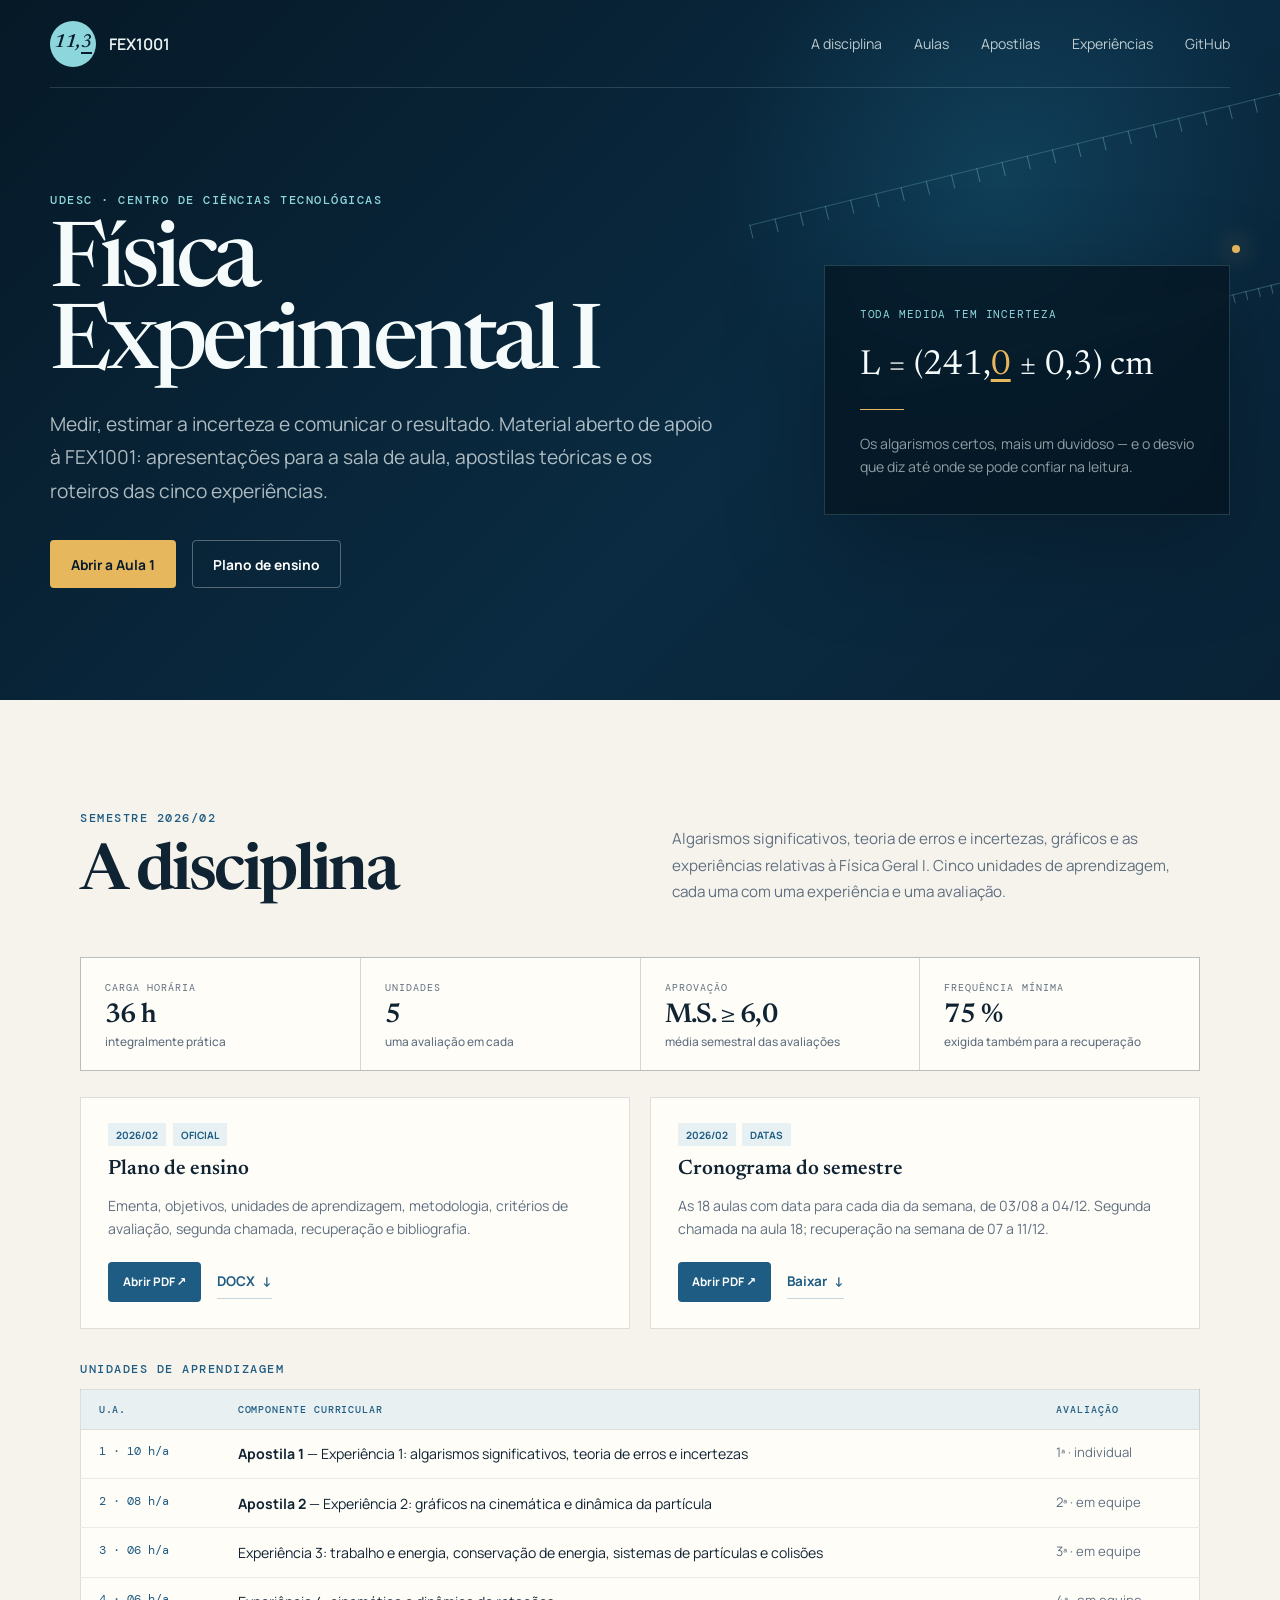
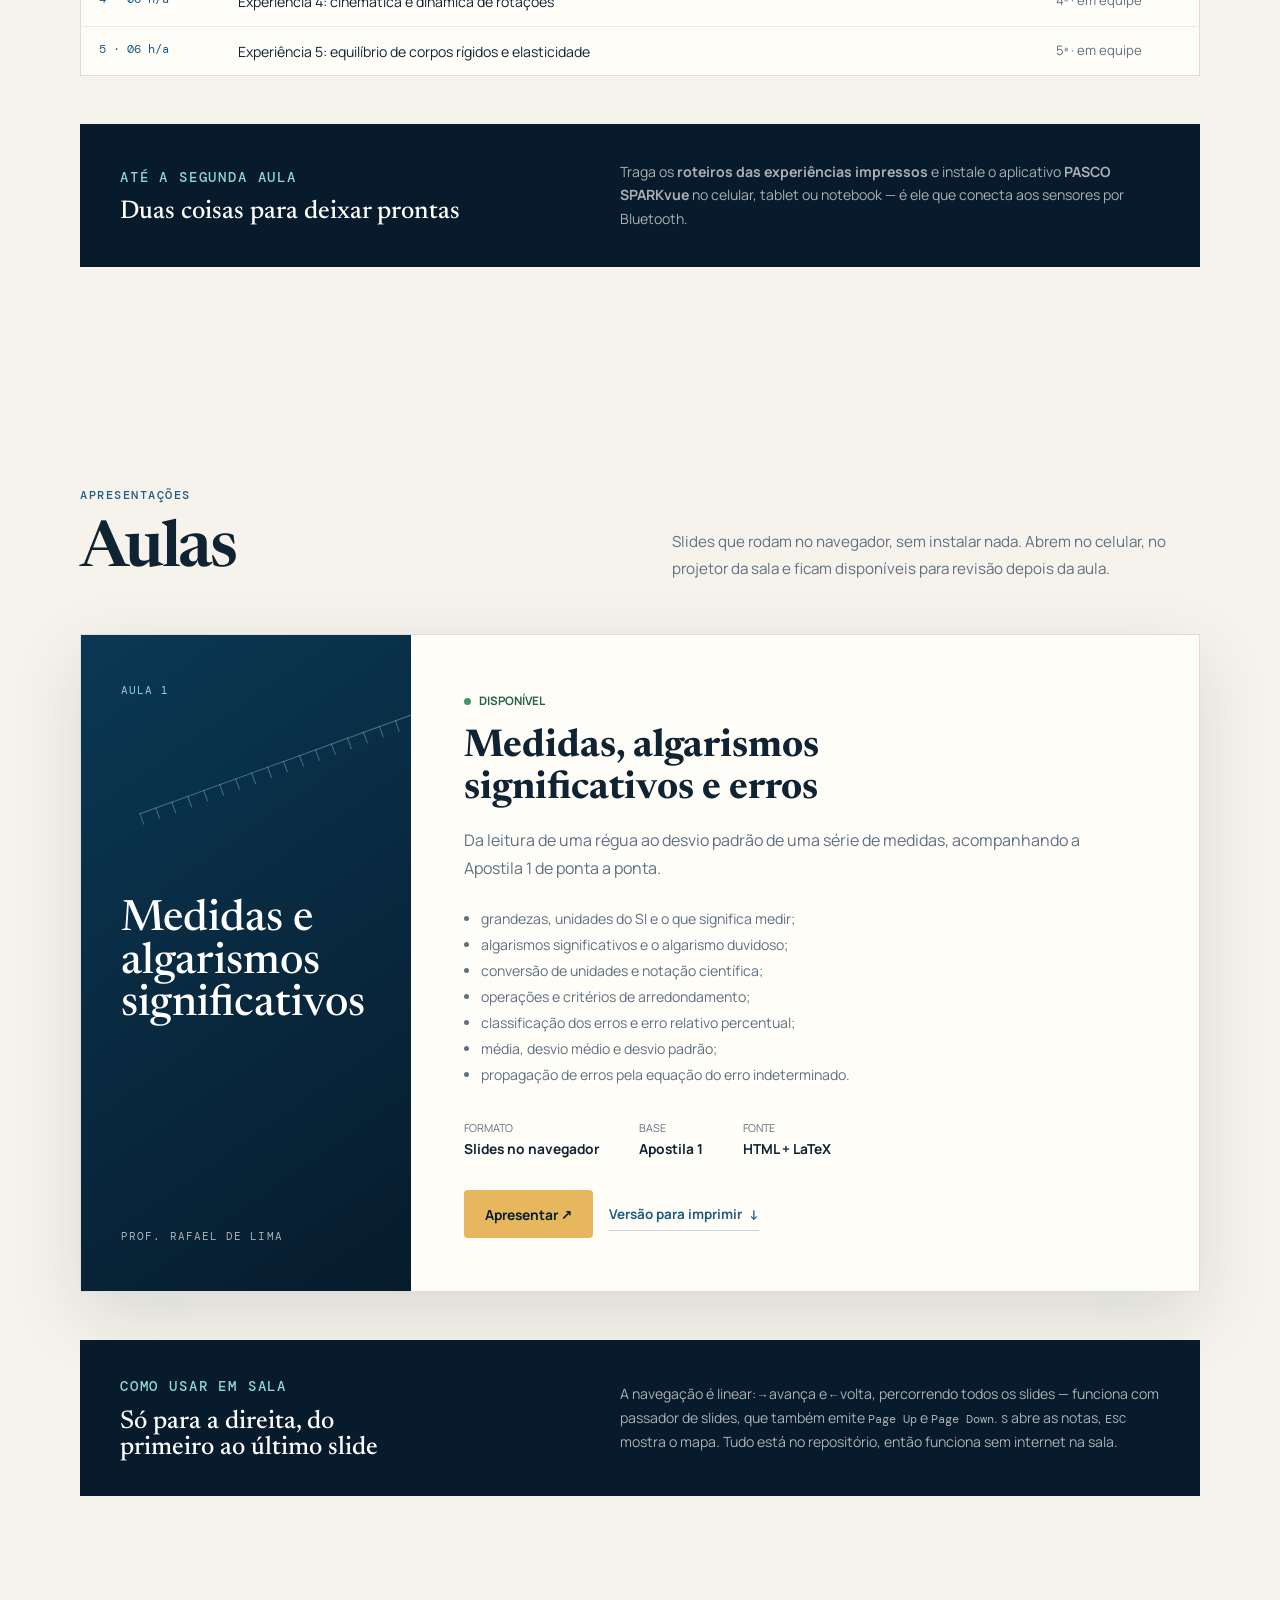
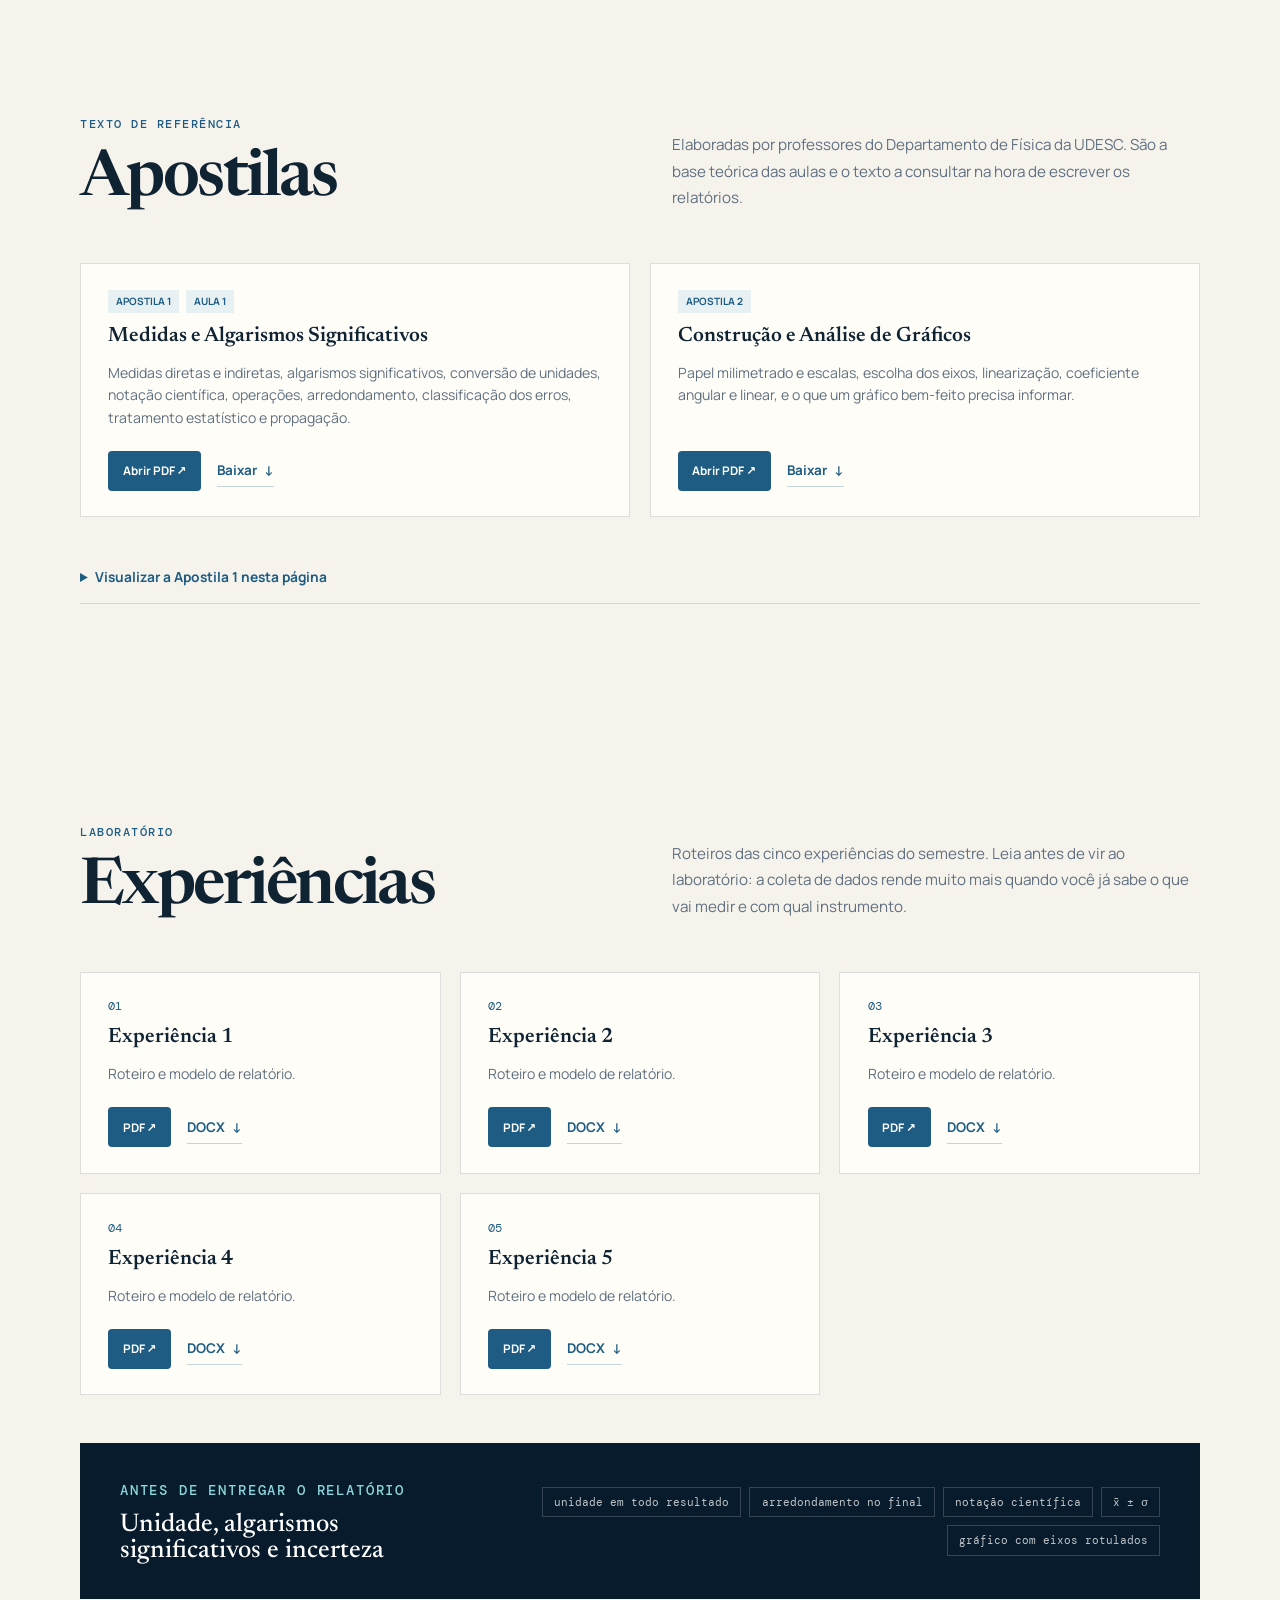
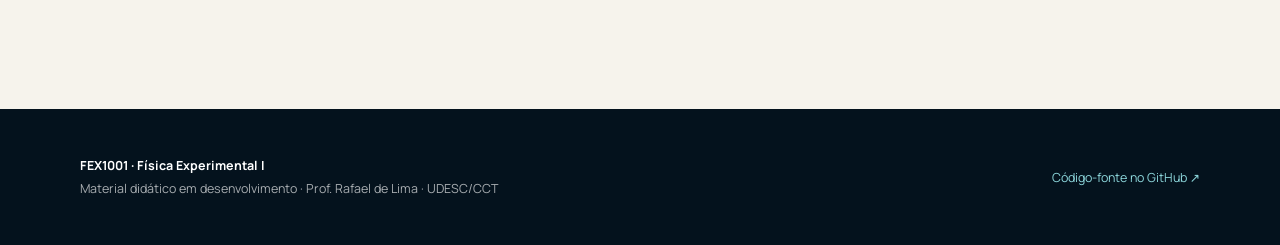
==== commit 33754f7c: "Navegação linear na apresentação, para passador de slides A estrutura em duas dimensões do reveal (→" ====
--- a/index.html
+++ b/index.html
@@ -219,12 +219,17 @@
         <div class="toolbox">
           <div>
             <p class="eyebrow">Como usar em sala</p>
-            <h3>Setas navegam, <span style="font-family:'DM Mono',monospace;font-size:.8em">S</span> abre as notas, <span style="font-family:'DM Mono',monospace;font-size:.8em">ESC</span> mostra o mapa</h3>
-          </div>
-          <p>
-            A apresentação avança na horizontal por assunto e na vertical dentro
-            de cada assunto. Tudo — slides, fórmulas e figuras — está no próprio
-            repositório, então funciona mesmo se a internet da sala cair.
+            <h3>Só para a direita, do primeiro ao último slide</h3>
+          </div>
+          <p>
+            A navegação é linear: <span style="font-family:'DM Mono',monospace;font-size:.85em">→</span>
+            avança e <span style="font-family:'DM Mono',monospace;font-size:.85em">←</span> volta,
+            percorrendo todos os slides — funciona com passador de slides, que
+            também emite <span style="font-family:'DM Mono',monospace;font-size:.85em">Page Up</span>
+            e <span style="font-family:'DM Mono',monospace;font-size:.85em">Page Down</span>.
+            <span style="font-family:'DM Mono',monospace;font-size:.85em">S</span> abre as notas,
+            <span style="font-family:'DM Mono',monospace;font-size:.85em">ESC</span> mostra o mapa.
+            Tudo está no repositório, então funciona sem internet na sala.
           </p>
         </div>
       </section>
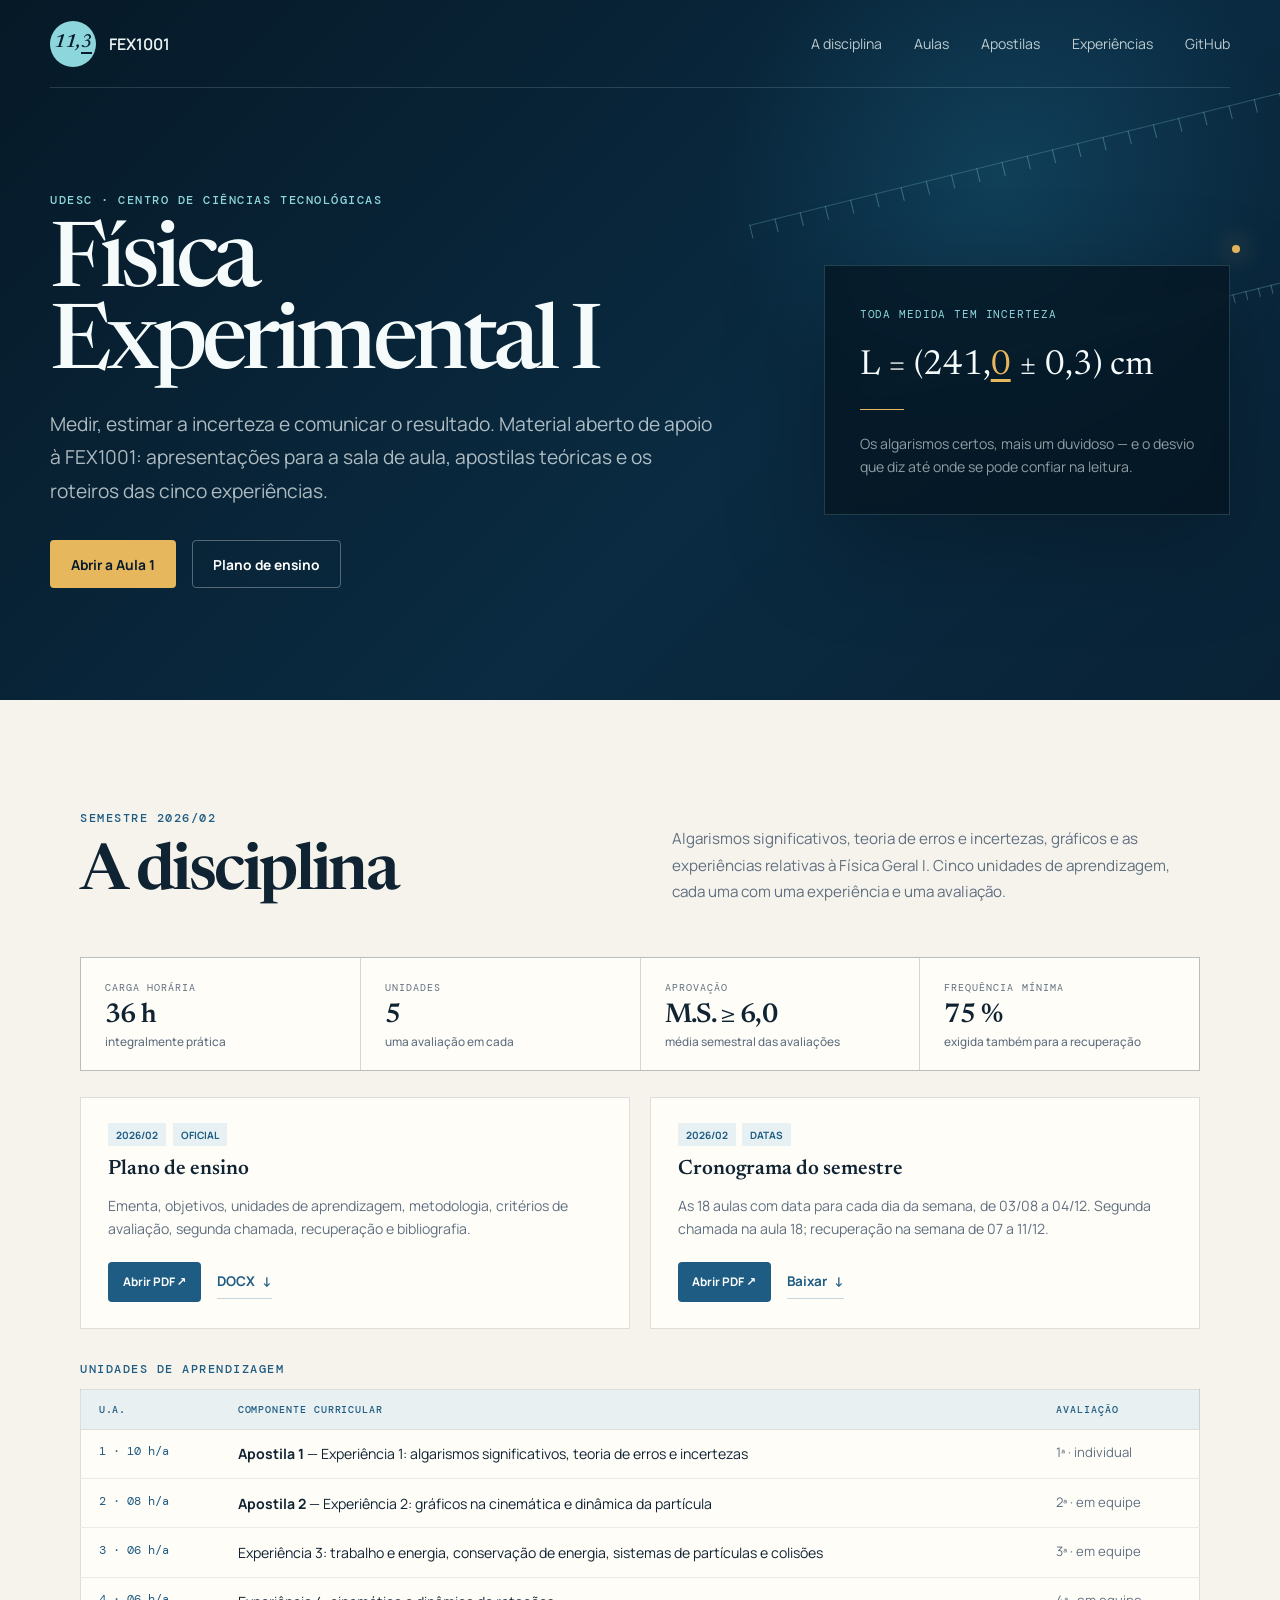
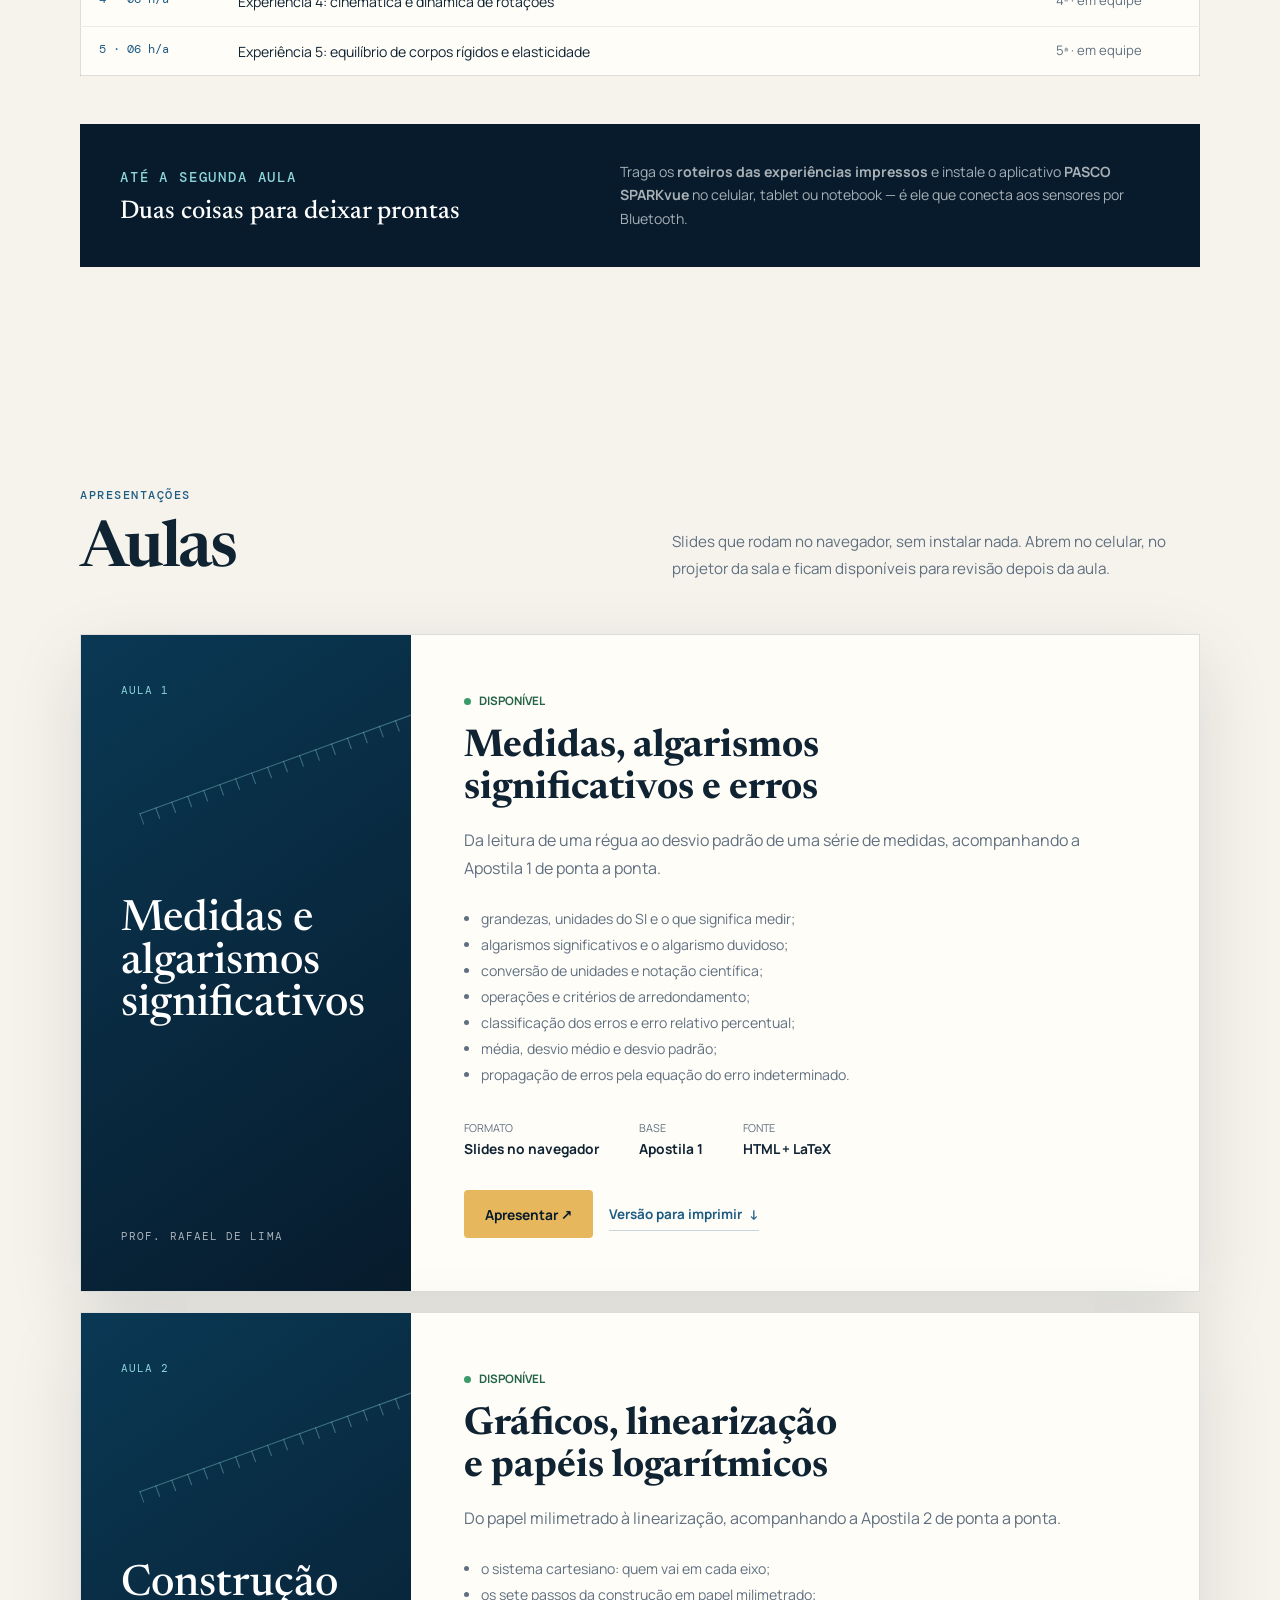
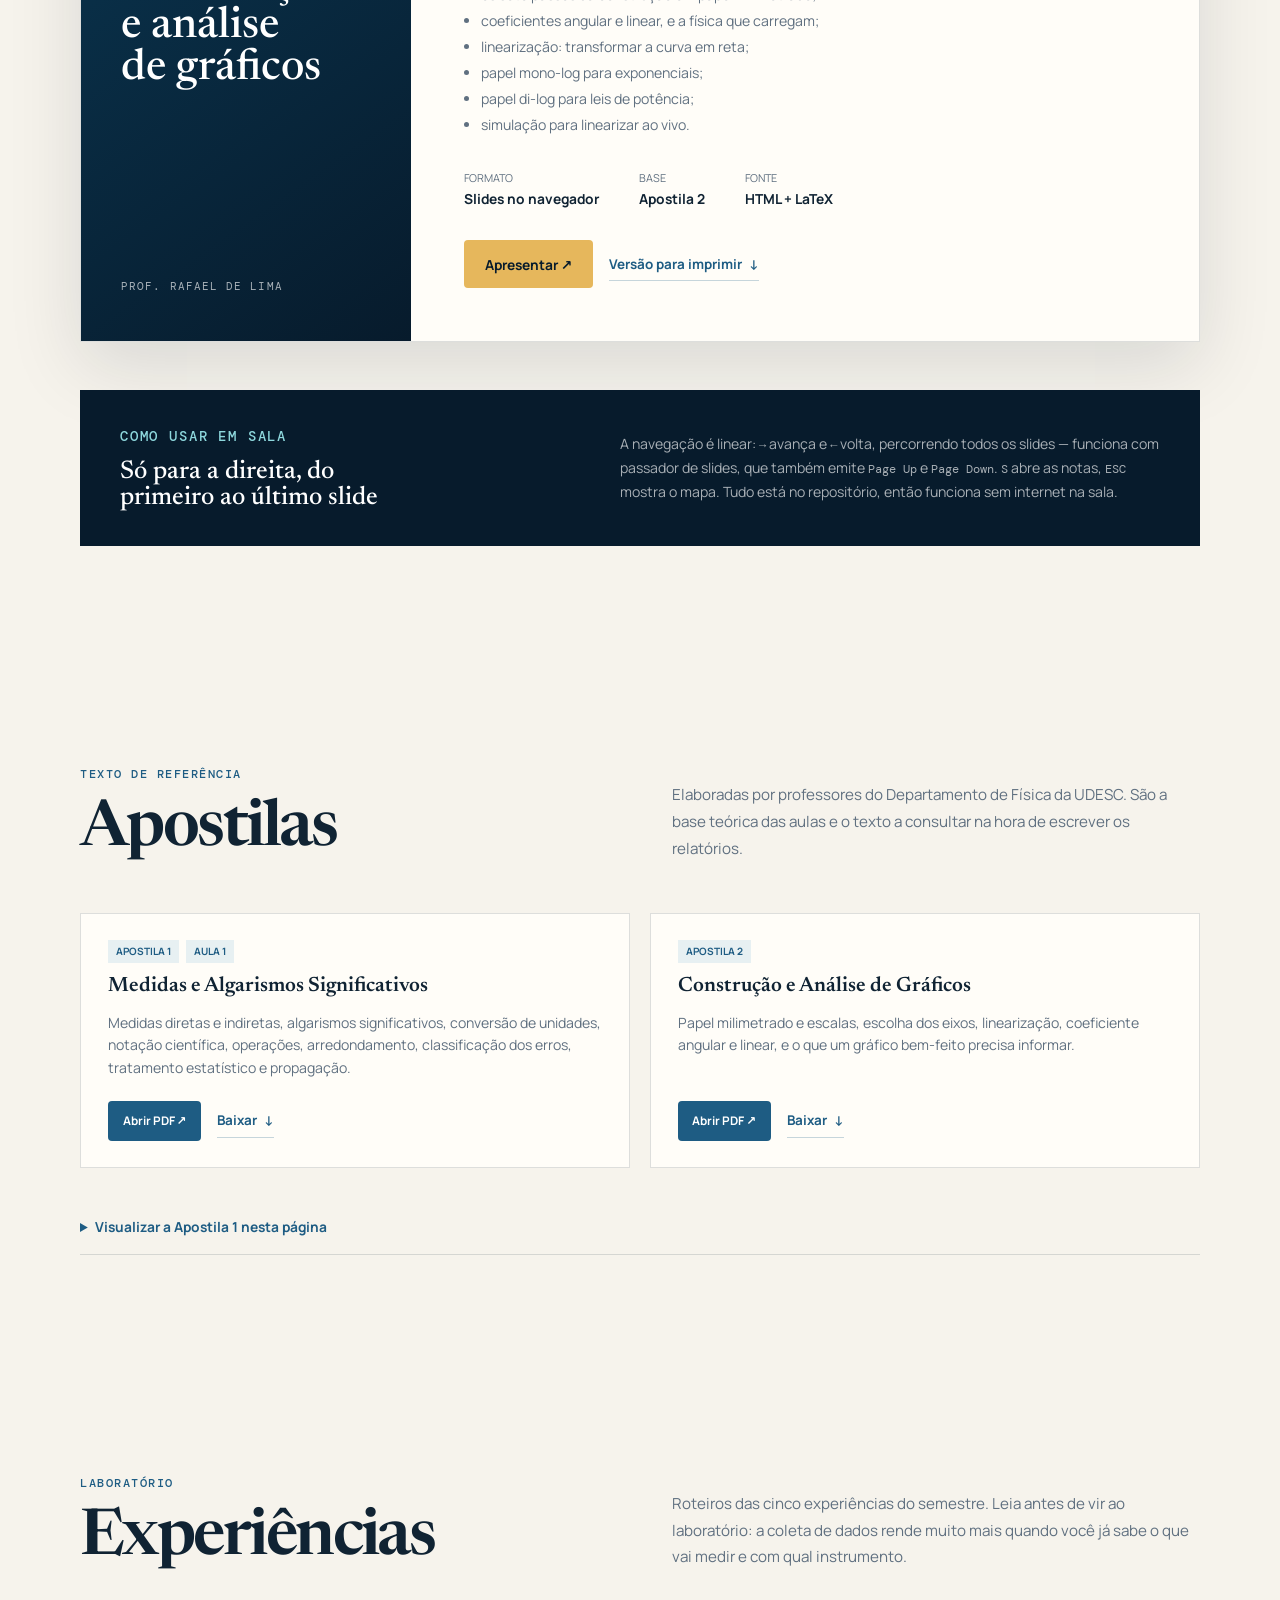
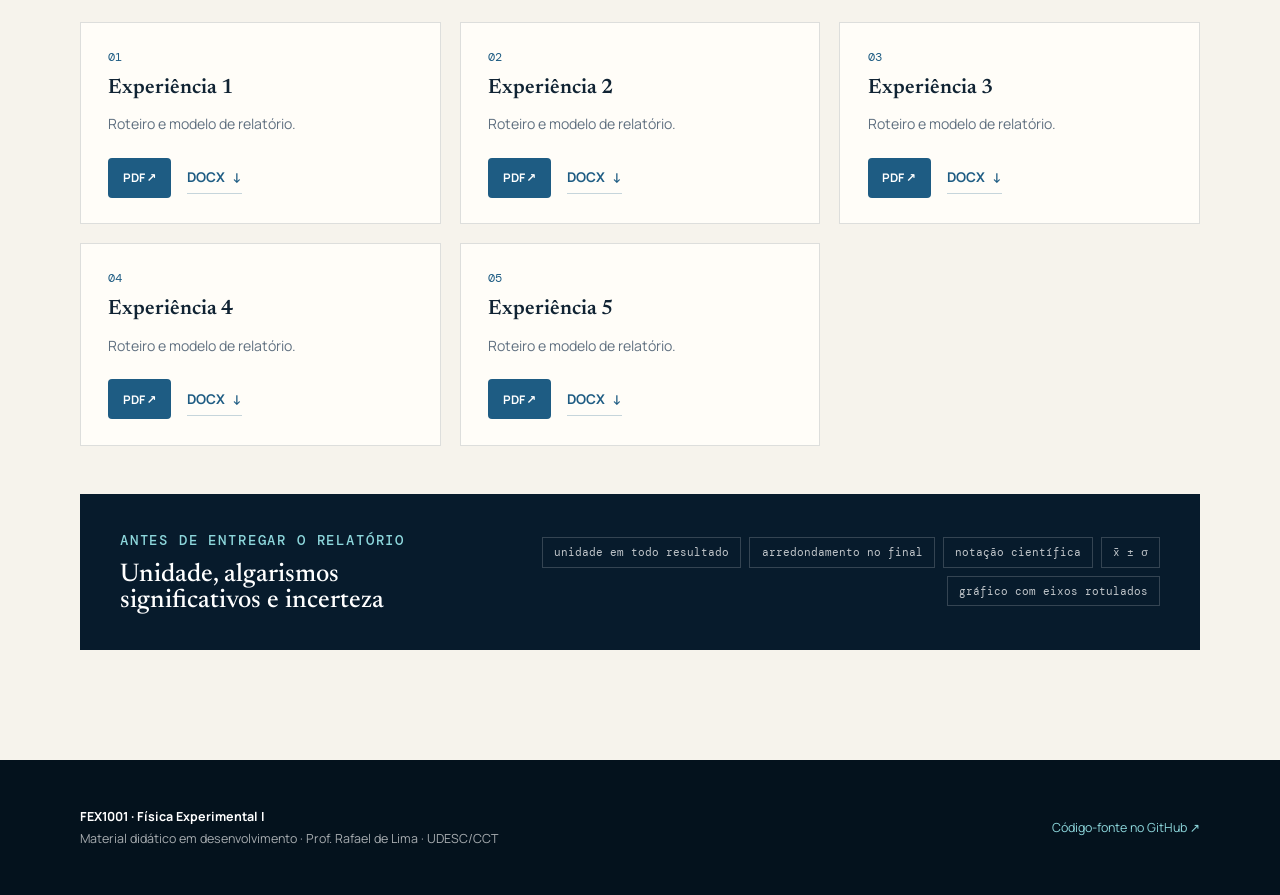
==== commit bcc5784e: "Aula 2 — Construção e Análise de Gráficos, a partir da Apostila 2 Deck em reveal.js com 61 slides, n" ====
--- a/index.html
+++ b/index.html
@@ -216,6 +216,41 @@
           </div>
         </article>
 
+        <article class="aula-card">
+          <div class="aula-cover" aria-hidden="true">
+            <div class="cover-scale"></div>
+            <span class="cover-kicker">Aula 2</span>
+            <strong>Construção<br>e análise<br>de gráficos</strong>
+            <span class="cover-author">Prof. Rafael de Lima</span>
+          </div>
+          <div class="aula-info">
+            <span class="status"><i></i> Disponível</span>
+            <h3>Gráficos, linearização e papéis logarítmicos</h3>
+            <p>
+              Do papel milimetrado à linearização, acompanhando a Apostila 2 de
+              ponta a ponta.
+            </p>
+            <ul class="aula-topics">
+              <li>o sistema cartesiano: quem vai em cada eixo;</li>
+              <li>os sete passos da construção em papel milimetrado;</li>
+              <li>coeficientes angular e linear, e a física que carregam;</li>
+              <li>linearização: transformar a curva em reta;</li>
+              <li>papel mono-log para exponenciais;</li>
+              <li>papel di-log para leis de potência;</li>
+              <li>simulação para linearizar ao vivo.</li>
+            </ul>
+            <dl class="card-meta">
+              <div><dt>Formato</dt><dd>Slides no navegador</dd></div>
+              <div><dt>Base</dt><dd>Apostila 2</dd></div>
+              <div><dt>Fonte</dt><dd>HTML + LaTeX</dd></div>
+            </dl>
+            <div class="card-actions">
+              <a class="button button-primary" href="aulas/aula-02-graficos/">Apresentar ↗</a>
+              <a class="text-link" href="aulas/aula-02-graficos/?print-pdf">Versão para imprimir <span>↓</span></a>
+            </div>
+          </div>
+        </article>
+
         <div class="toolbox">
           <div>
             <p class="eyebrow">Como usar em sala</p>
--- a/styles.css
+++ b/styles.css
@@ -340,6 +340,8 @@
 }
 
 .cover-author { color: rgba(255,255,255,.65); }
+
+.aula-card + .aula-card { margin-top: 1.25rem; }
 
 .aula-info { padding: 3.3rem; align-self: center; }
 
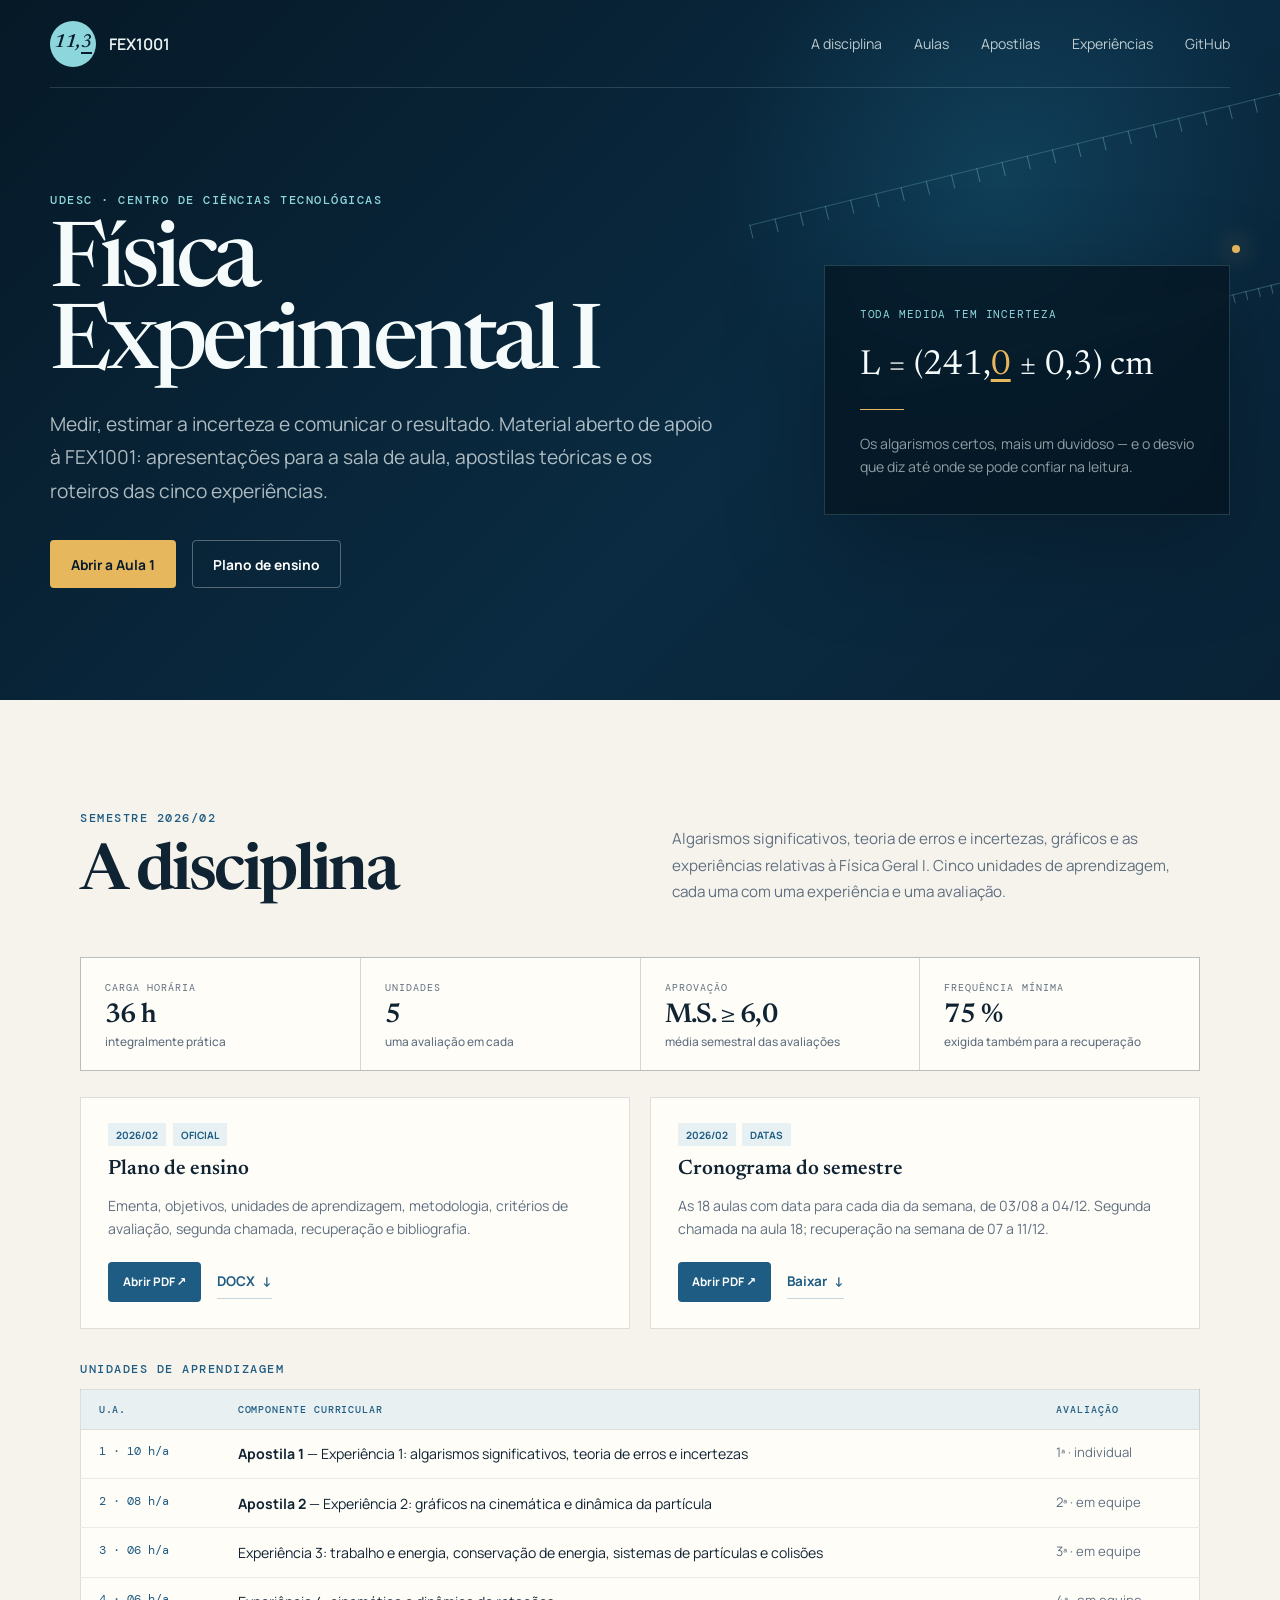
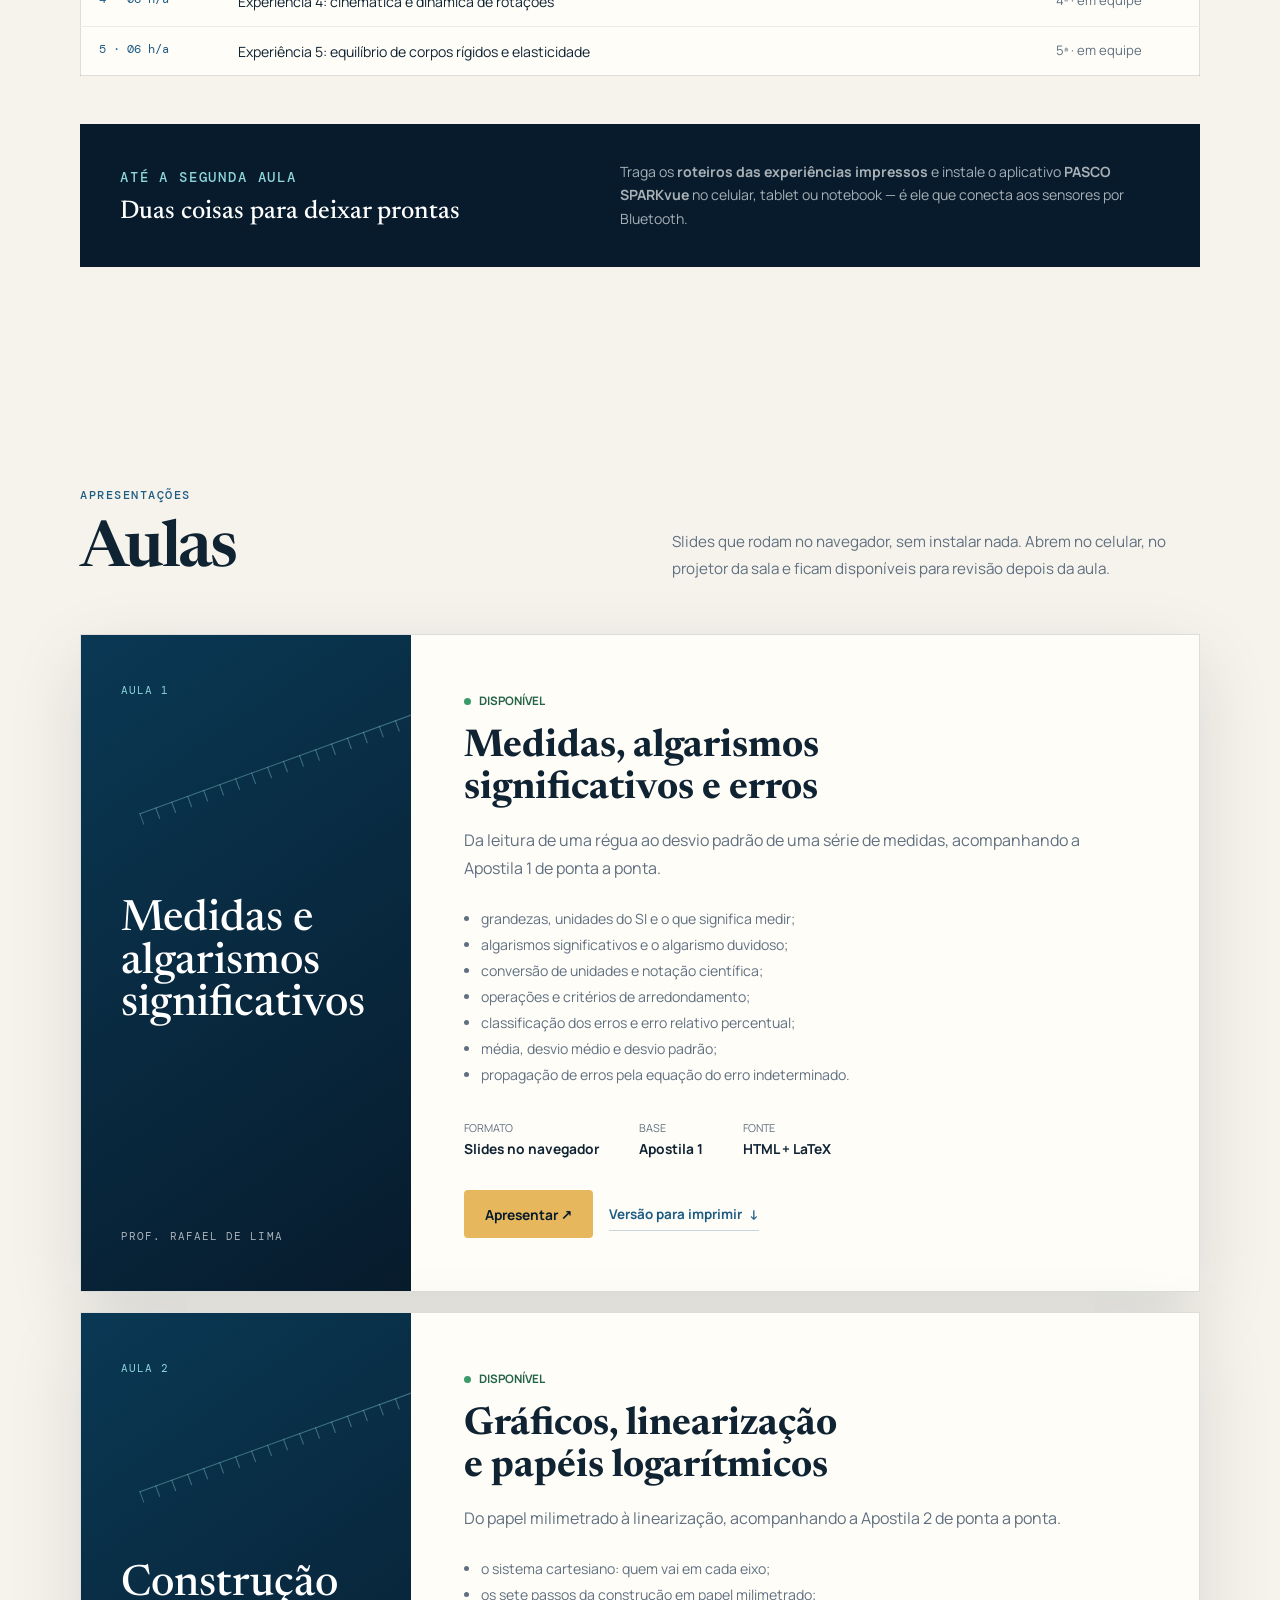
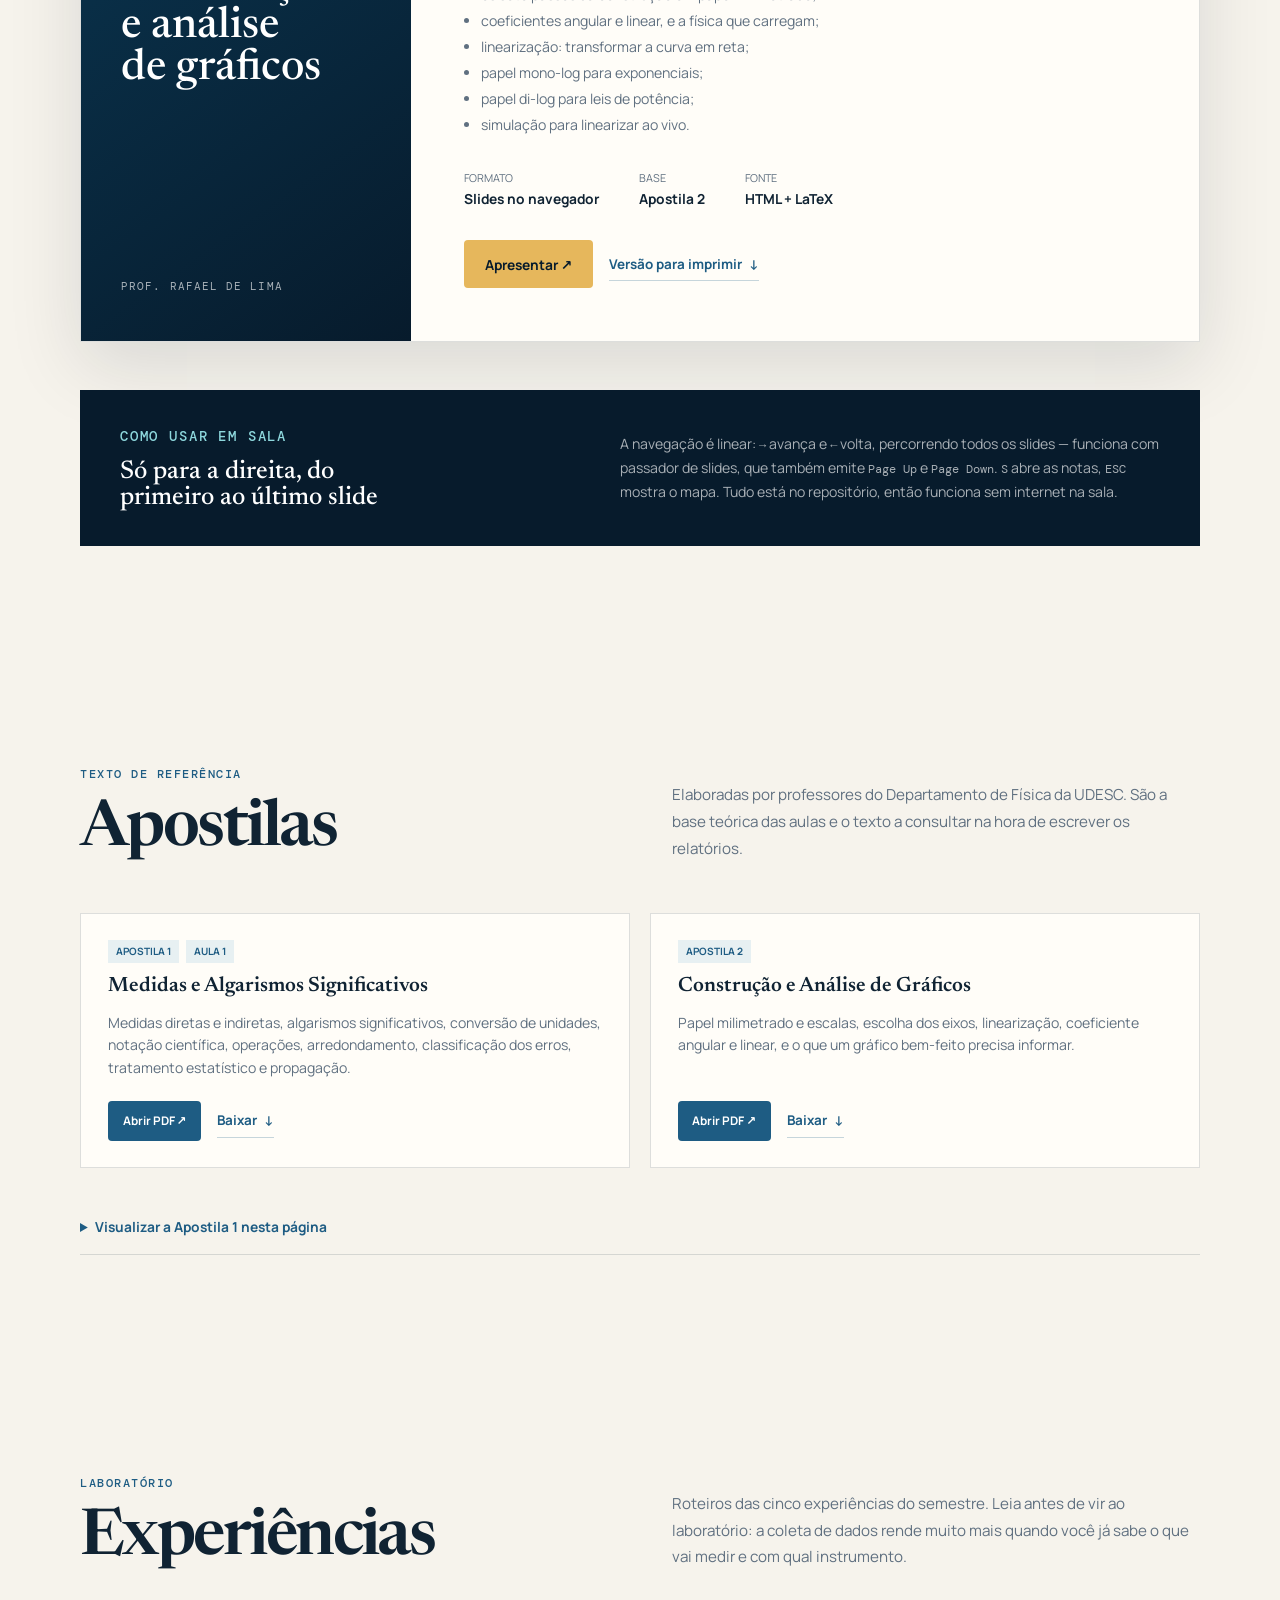
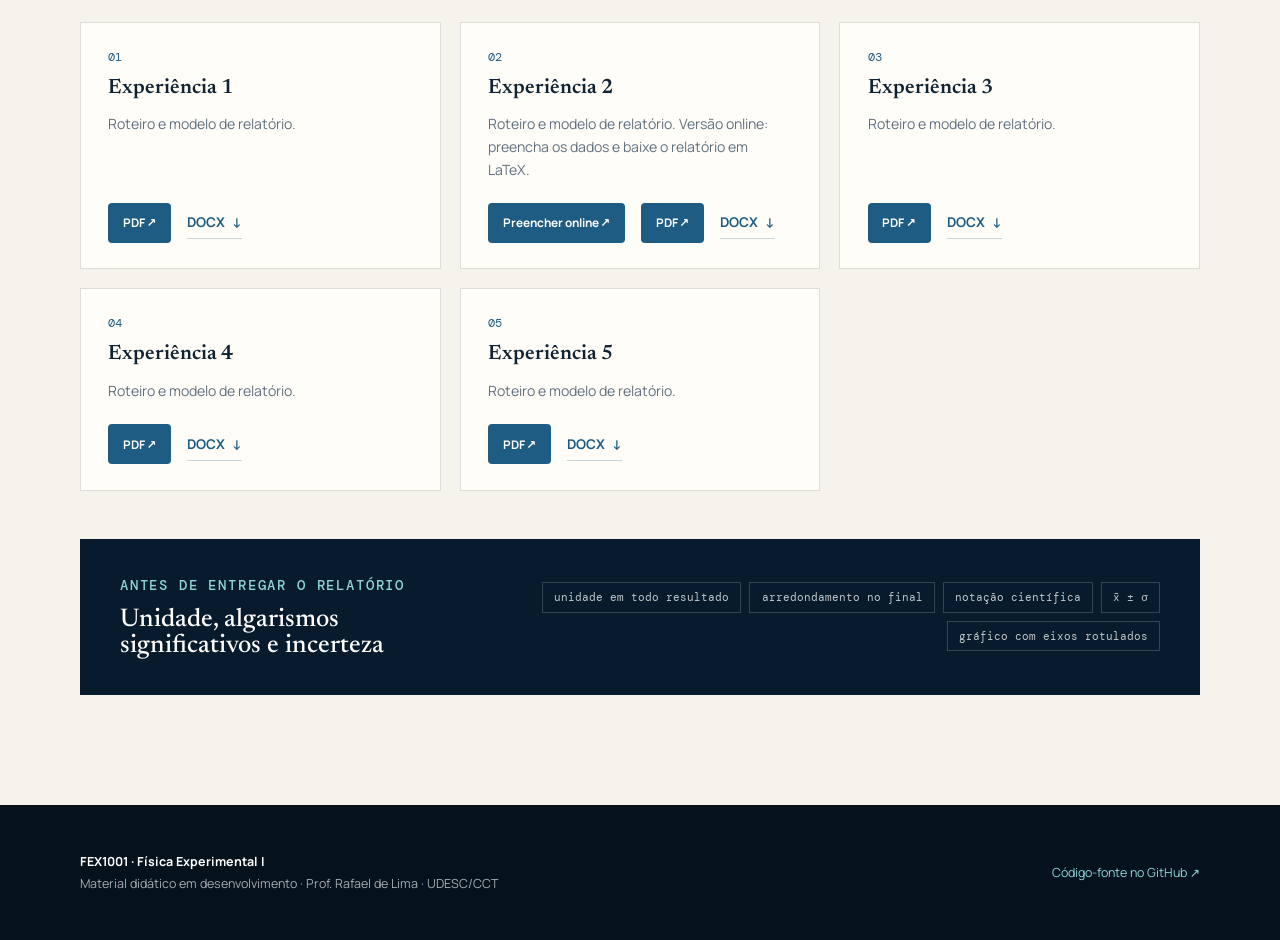
==== commit 019eed5e: "Laboratório online da Experiência 2, com relatório em LaTeX O roteiro impresso da Experiência 2 vira" ====
--- a/index.html
+++ b/index.html
@@ -351,8 +351,9 @@
           <article class="doc-card">
             <span class="doc-num">02</span>
             <h3>Experiência 2</h3>
-            <p>Roteiro e modelo de relatório.</p>
-            <div class="doc-acoes">
+            <p>Roteiro e modelo de relatório. Versão online: preencha os dados e baixe o relatório em LaTeX.</p>
+            <div class="doc-acoes">
+              <a class="button button-small button-primary" href="laboratorios/experiencia-2/">Preencher online ↗</a>
               <a class="button button-small" href="Apostilas%20e%20Relatorios/Experiencia%202.pdf">PDF ↗</a>
               <a class="text-link" href="Apostilas%20e%20Relatorios/Experiencia%202.docx" download>DOCX <span>↓</span></a>
             </div>
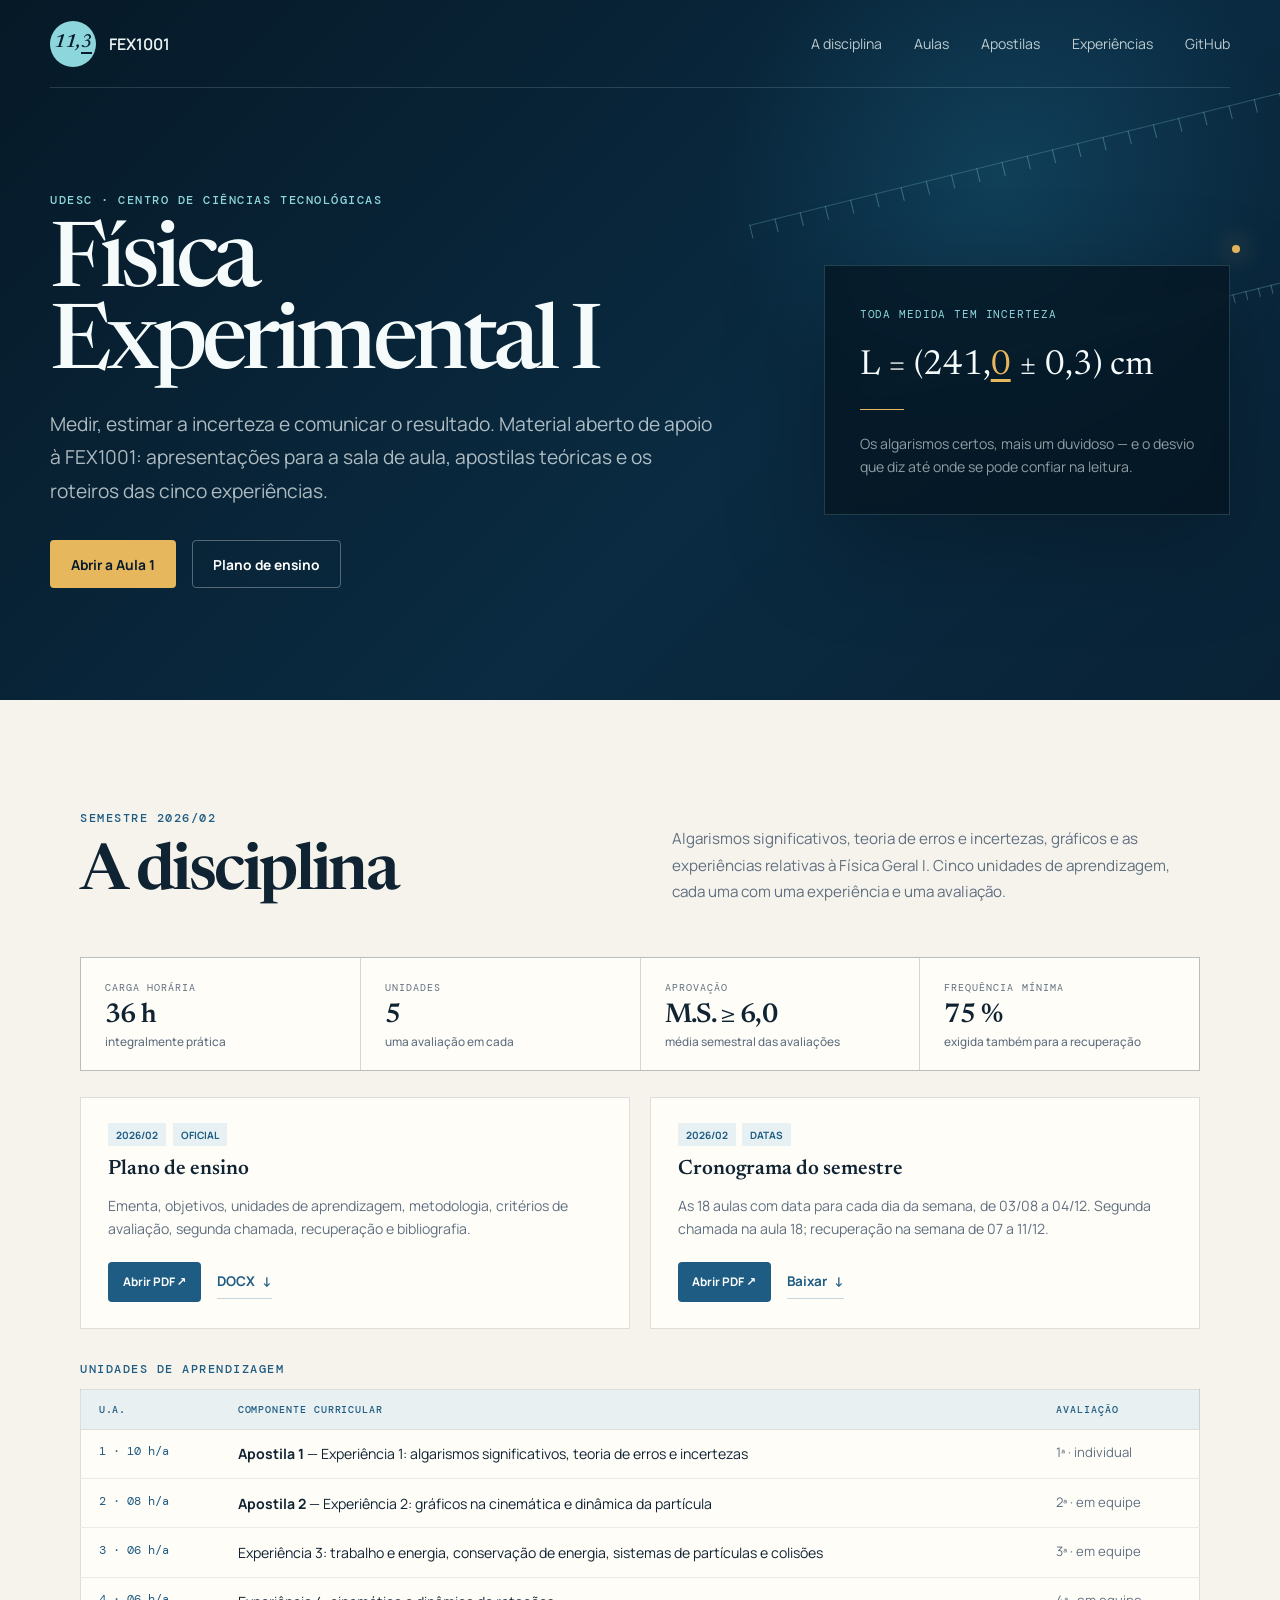
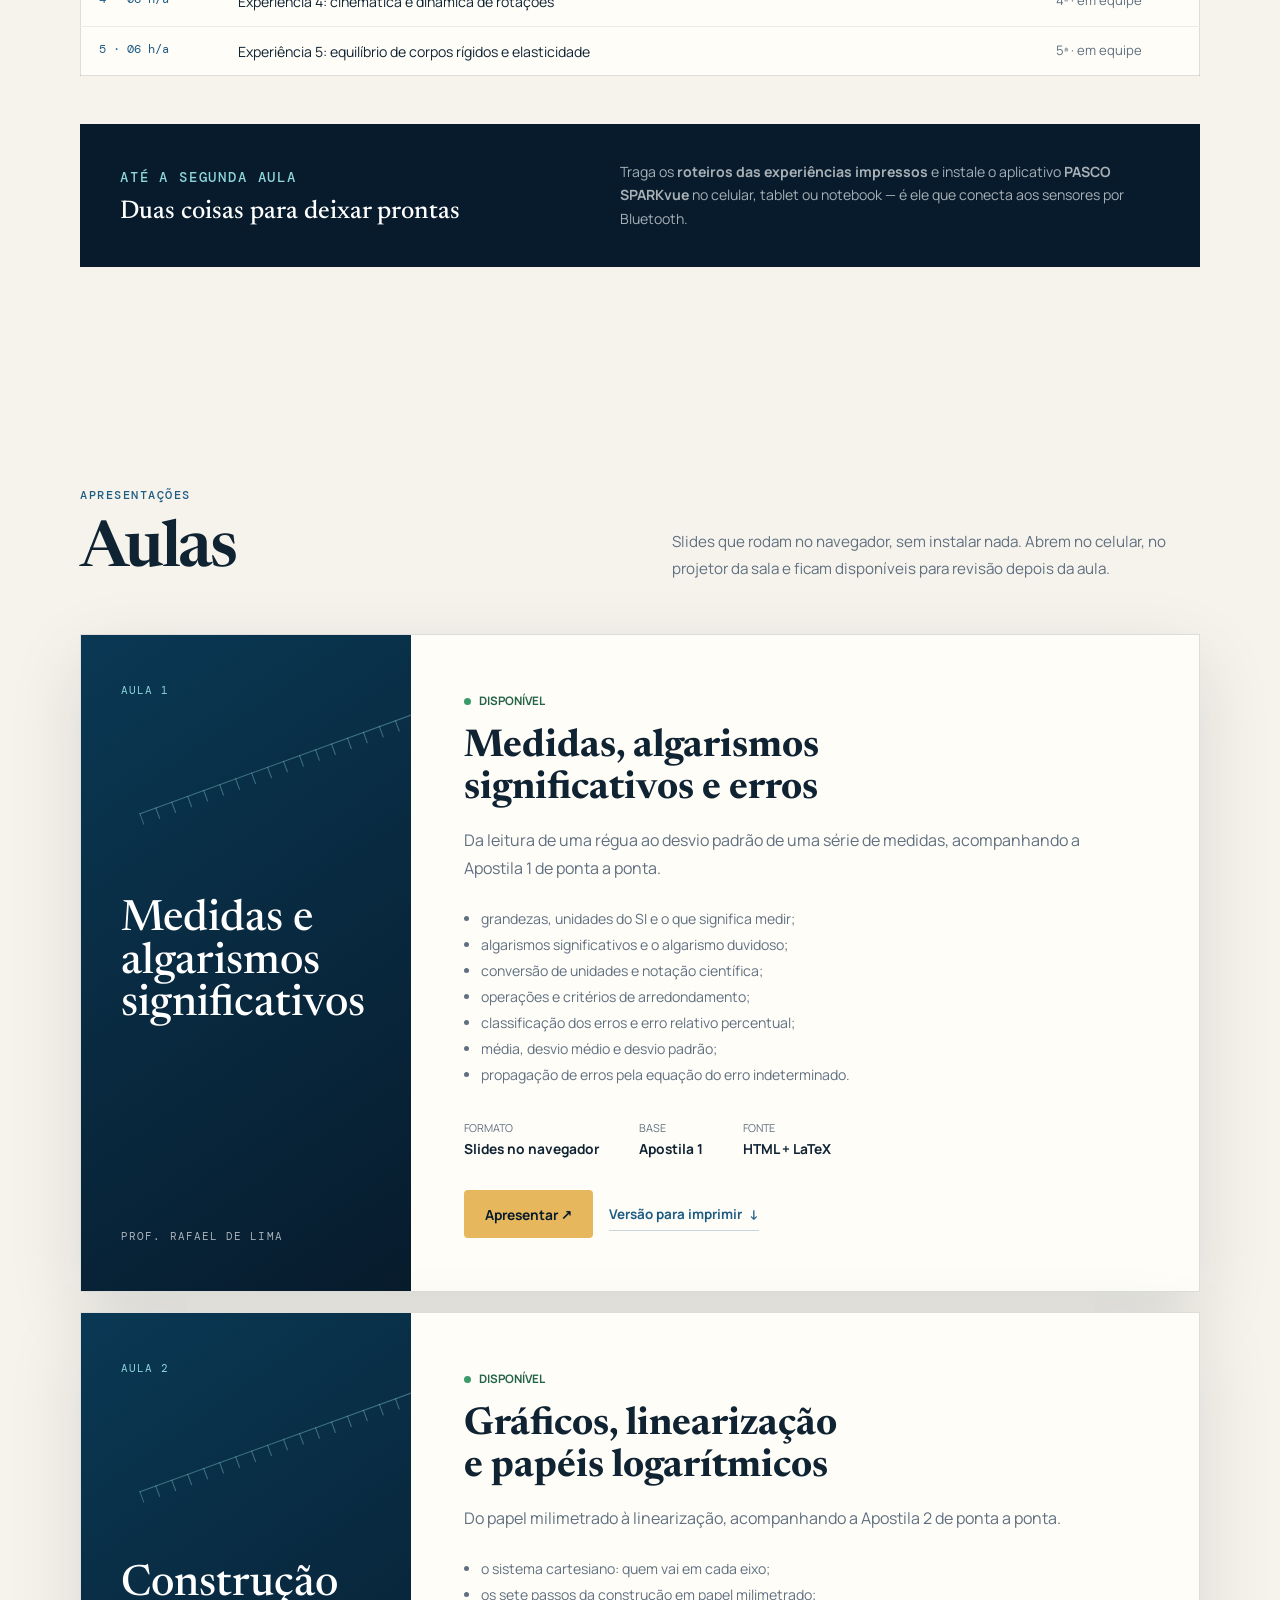
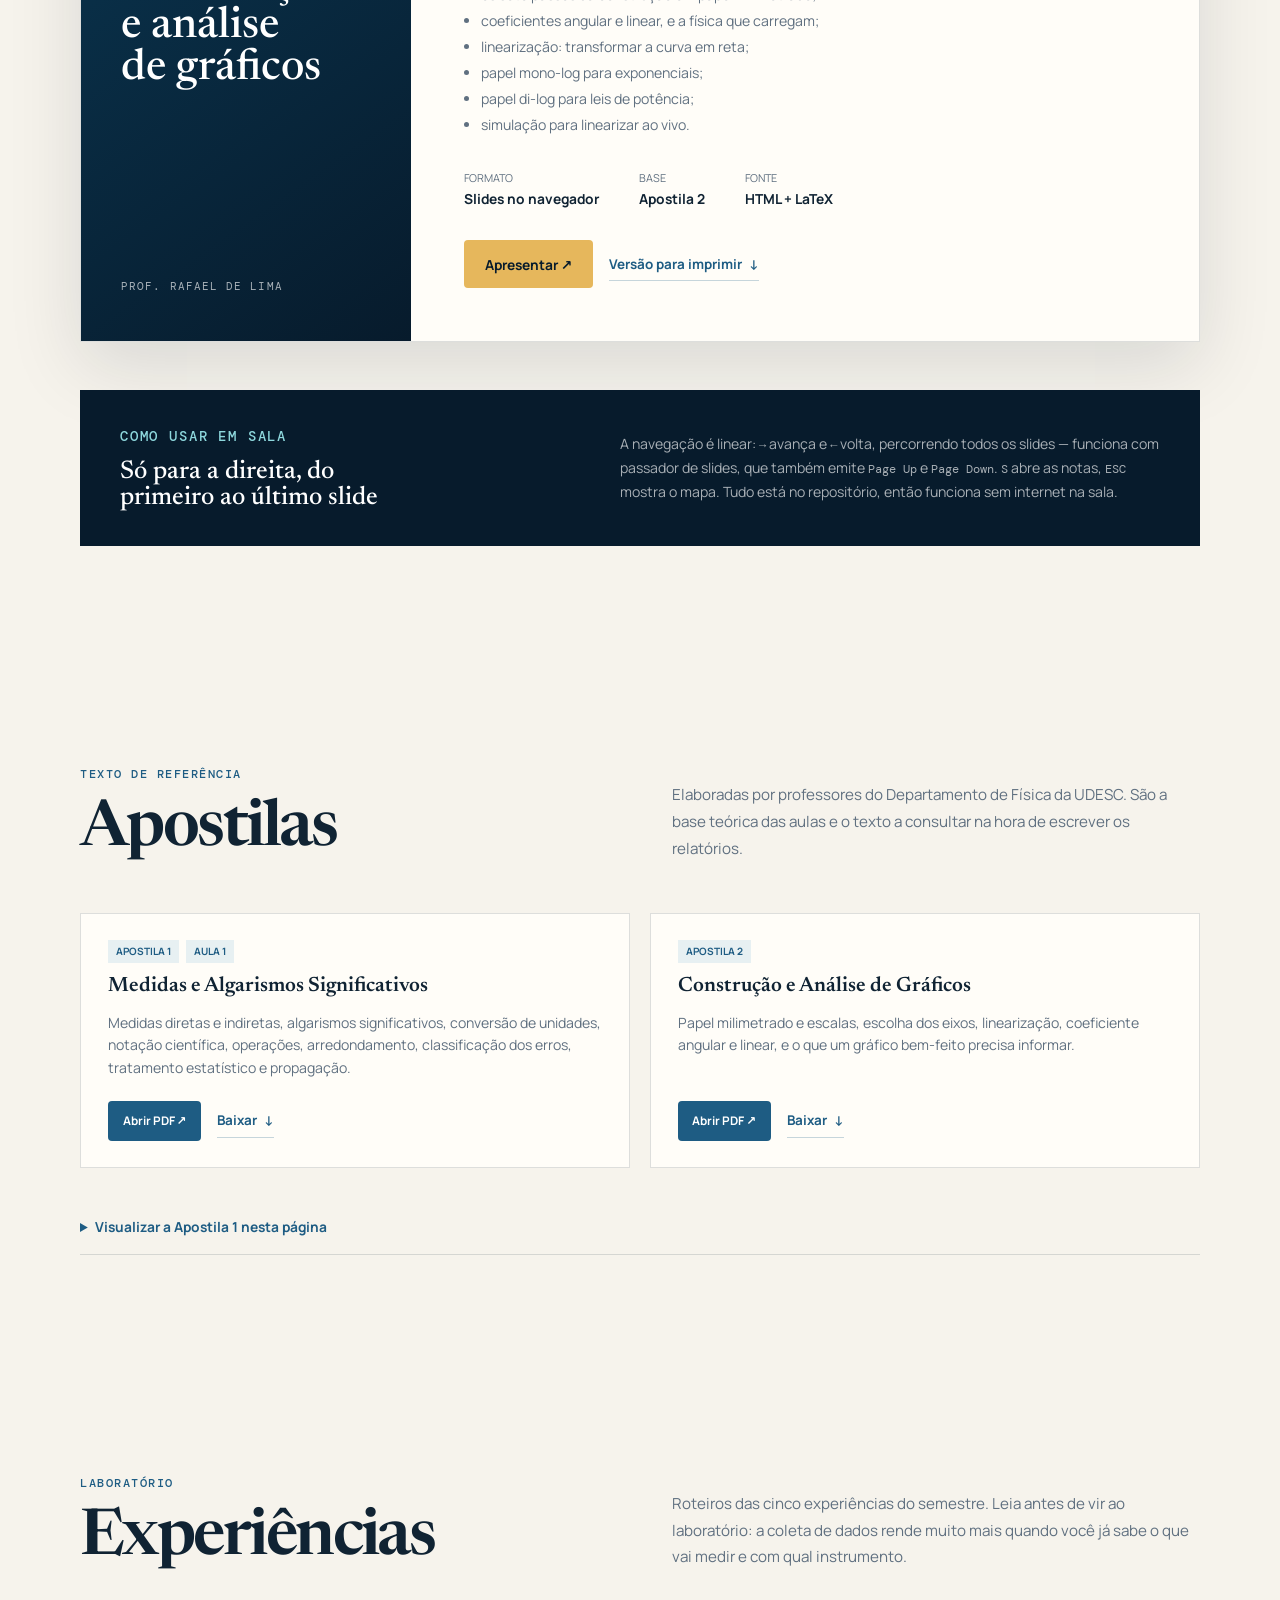
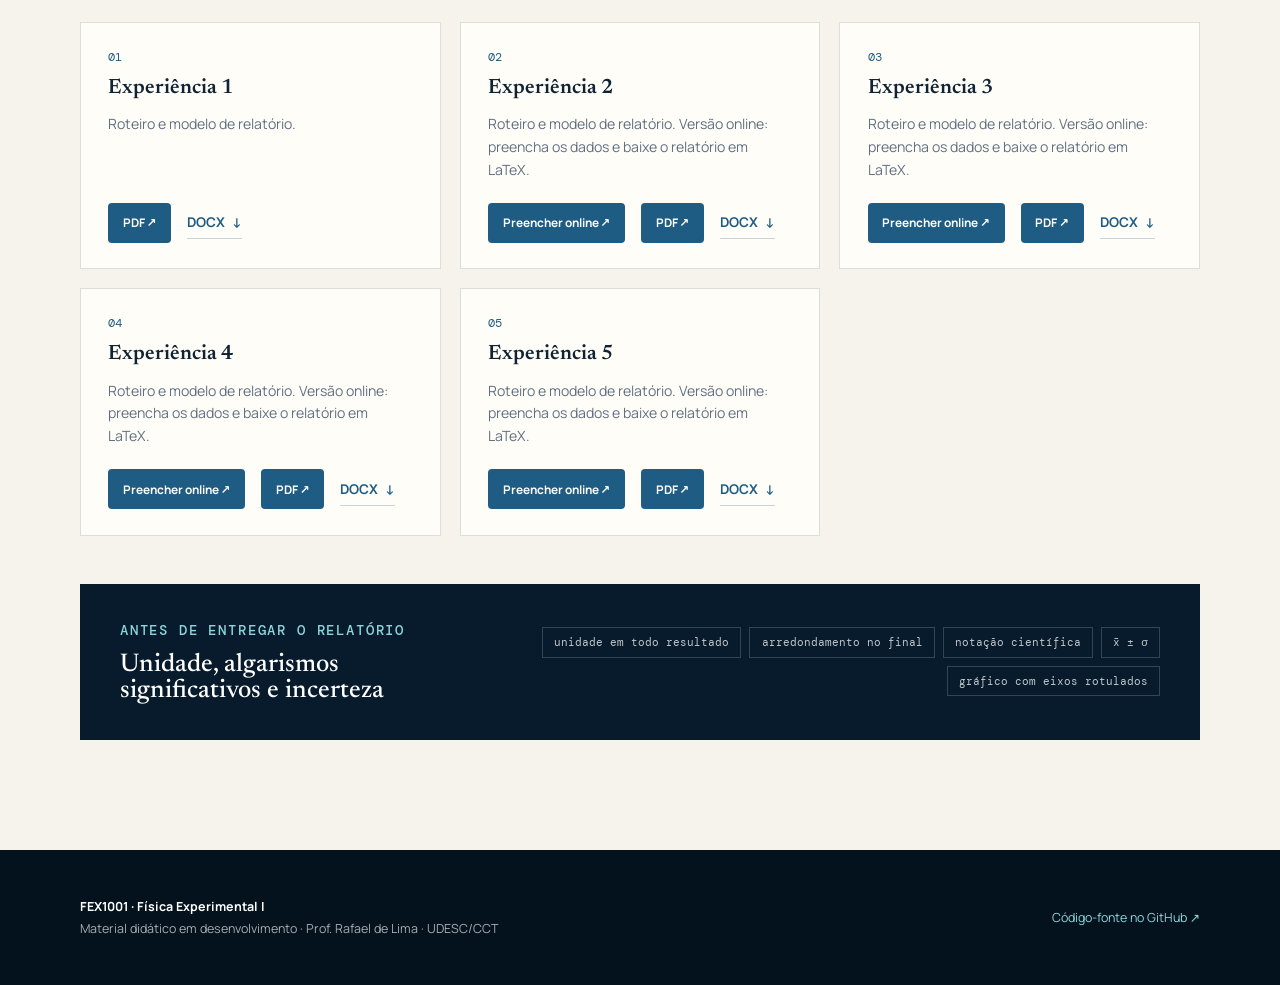
==== commit 51b0be49: "Laboratórios online das Experiências 3, 4 e 5 Completa a conversão dos roteiros impressos em páginas" ====
--- a/index.html
+++ b/index.html
@@ -361,8 +361,9 @@
           <article class="doc-card">
             <span class="doc-num">03</span>
             <h3>Experiência 3</h3>
-            <p>Roteiro e modelo de relatório.</p>
-            <div class="doc-acoes">
+            <p>Roteiro e modelo de relatório. Versão online: preencha os dados e baixe o relatório em LaTeX.</p>
+            <div class="doc-acoes">
+              <a class="button button-small button-primary" href="laboratorios/experiencia-3/">Preencher online ↗</a>
               <a class="button button-small" href="Apostilas%20e%20Relatorios/Experiencia%203.pdf">PDF ↗</a>
               <a class="text-link" href="Apostilas%20e%20Relatorios/Experiencia%203.docx" download>DOCX <span>↓</span></a>
             </div>
@@ -370,8 +371,9 @@
           <article class="doc-card">
             <span class="doc-num">04</span>
             <h3>Experiência 4</h3>
-            <p>Roteiro e modelo de relatório.</p>
-            <div class="doc-acoes">
+            <p>Roteiro e modelo de relatório. Versão online: preencha os dados e baixe o relatório em LaTeX.</p>
+            <div class="doc-acoes">
+              <a class="button button-small button-primary" href="laboratorios/experiencia-4/">Preencher online ↗</a>
               <a class="button button-small" href="Apostilas%20e%20Relatorios/Experiencia%204.pdf">PDF ↗</a>
               <a class="text-link" href="Apostilas%20e%20Relatorios/Experiencia%204.docx" download>DOCX <span>↓</span></a>
             </div>
@@ -379,8 +381,9 @@
           <article class="doc-card">
             <span class="doc-num">05</span>
             <h3>Experiência 5</h3>
-            <p>Roteiro e modelo de relatório.</p>
-            <div class="doc-acoes">
+            <p>Roteiro e modelo de relatório. Versão online: preencha os dados e baixe o relatório em LaTeX.</p>
+            <div class="doc-acoes">
+              <a class="button button-small button-primary" href="laboratorios/experiencia-5/">Preencher online ↗</a>
               <a class="button button-small" href="Apostilas%20e%20Relatorios/Experiencia%205.pdf">PDF ↗</a>
               <a class="text-link" href="Apostilas%20e%20Relatorios/Experiencia%205.docx" download>DOCX <span>↓</span></a>
             </div>
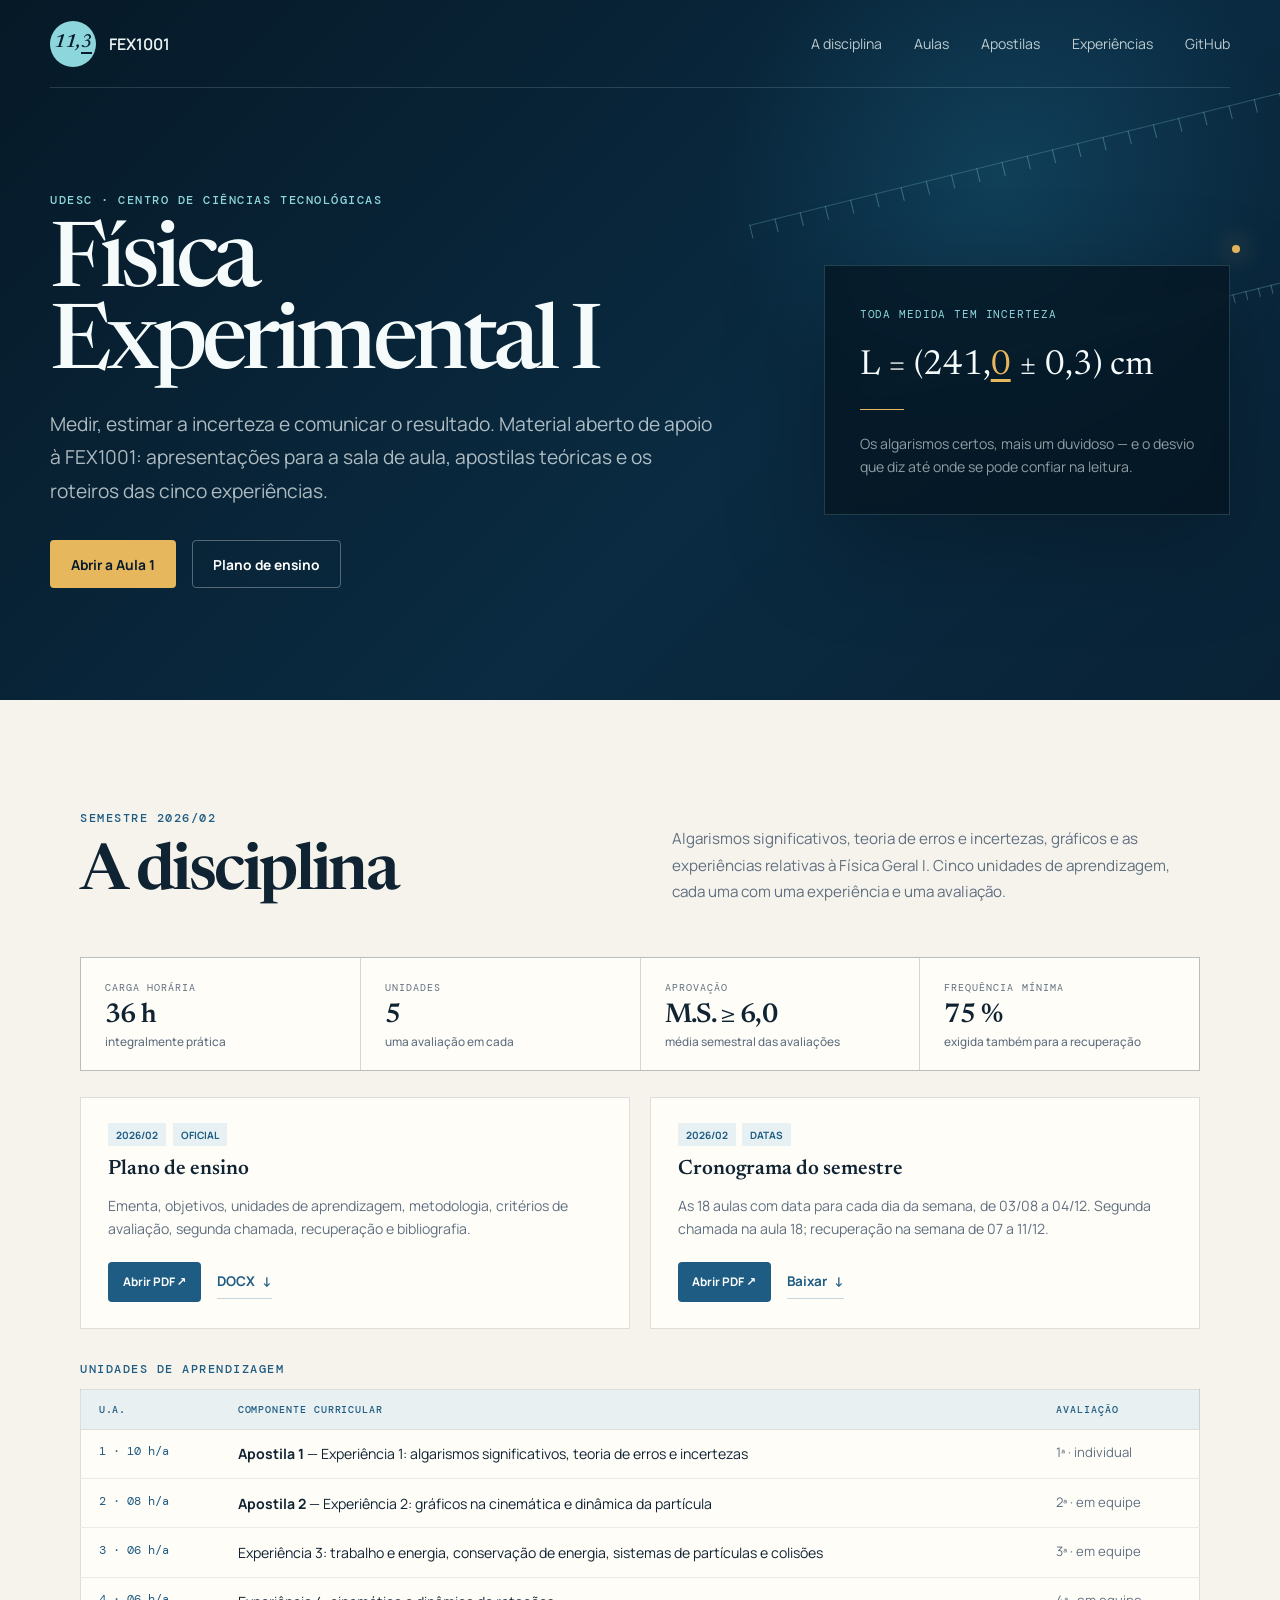
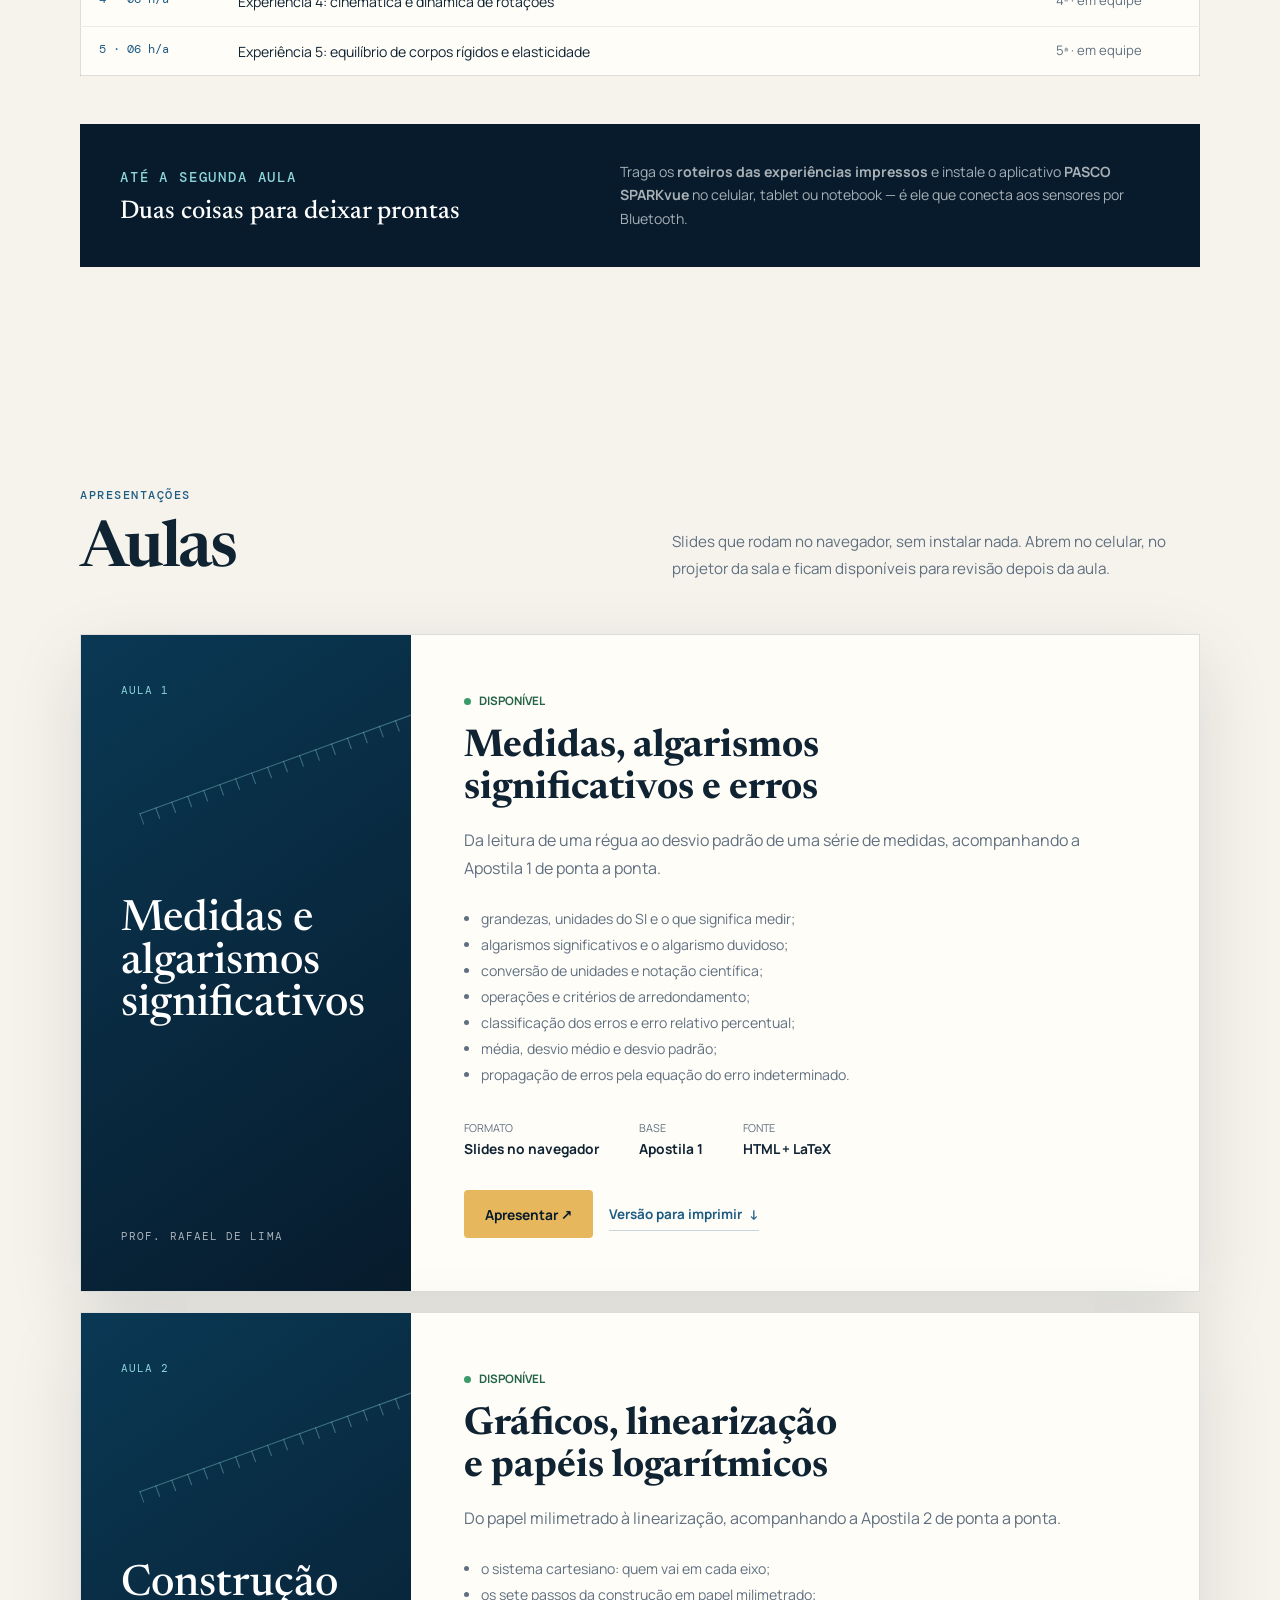
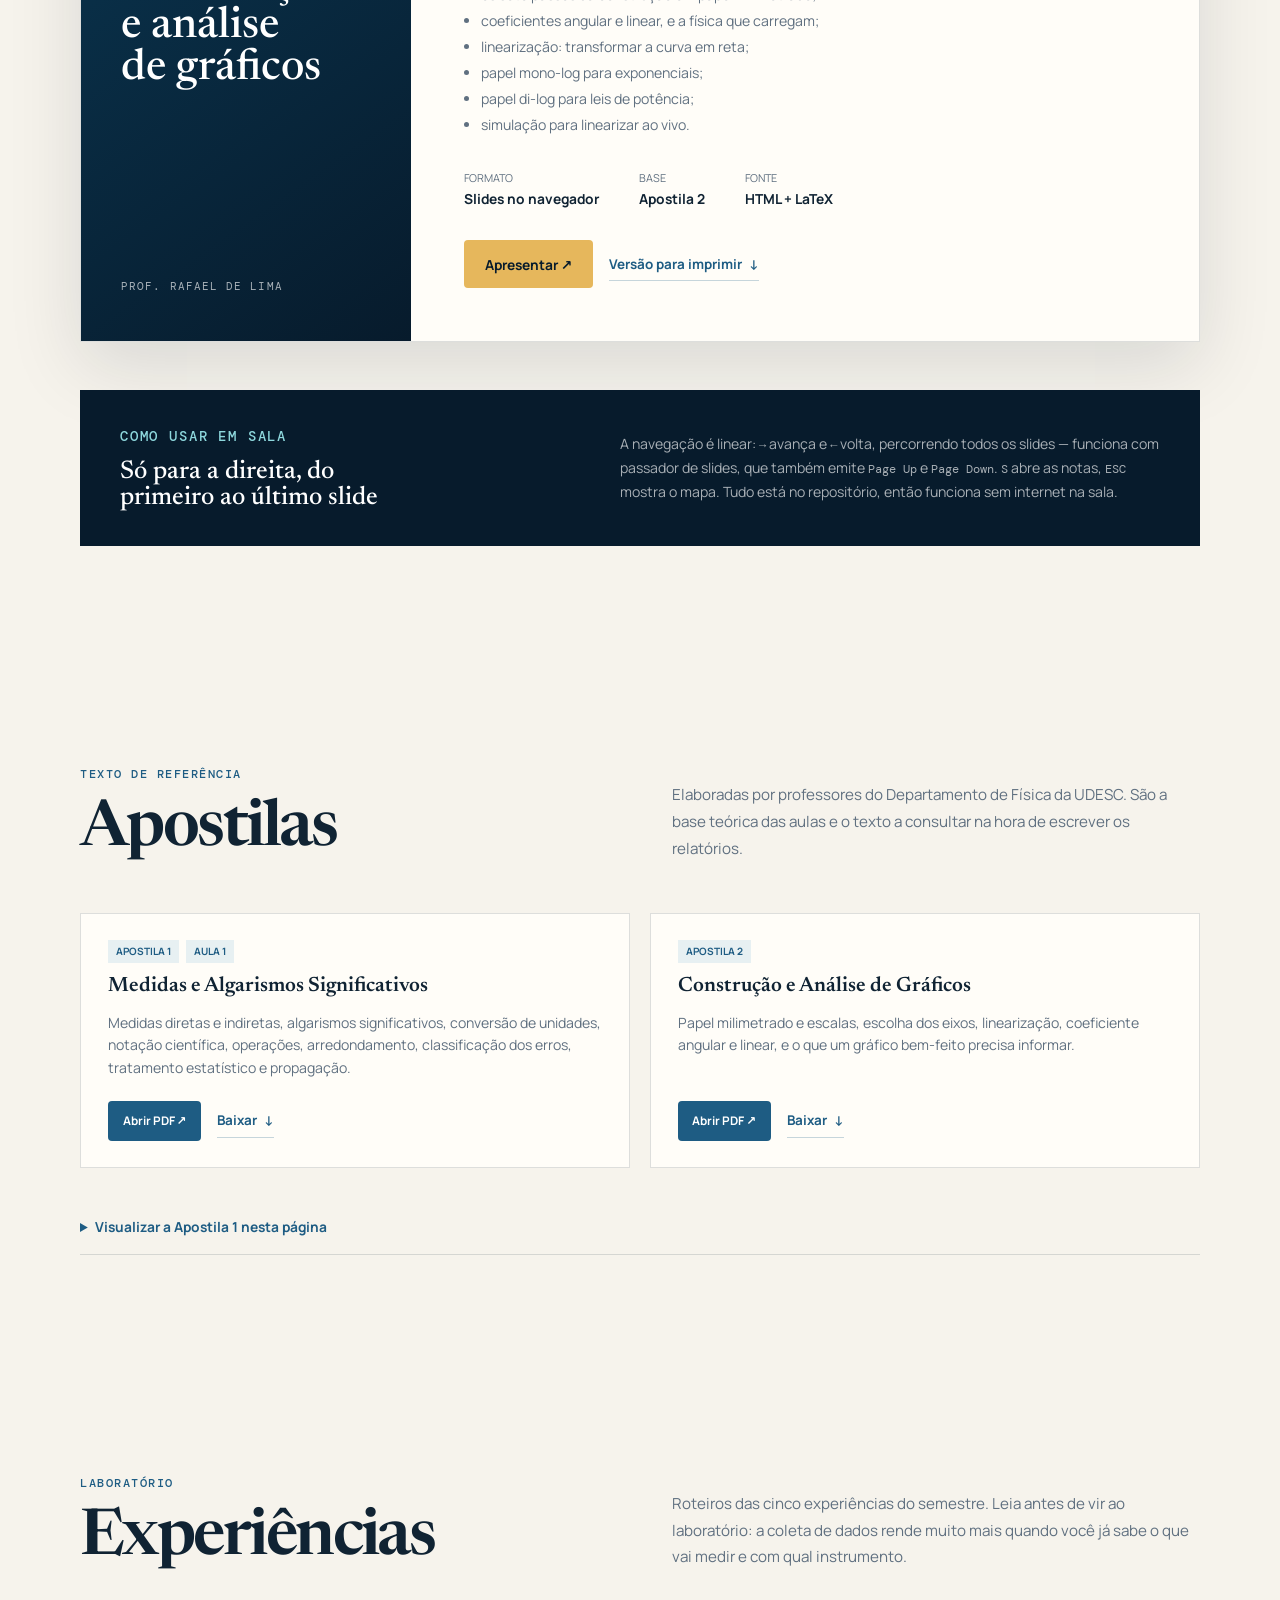
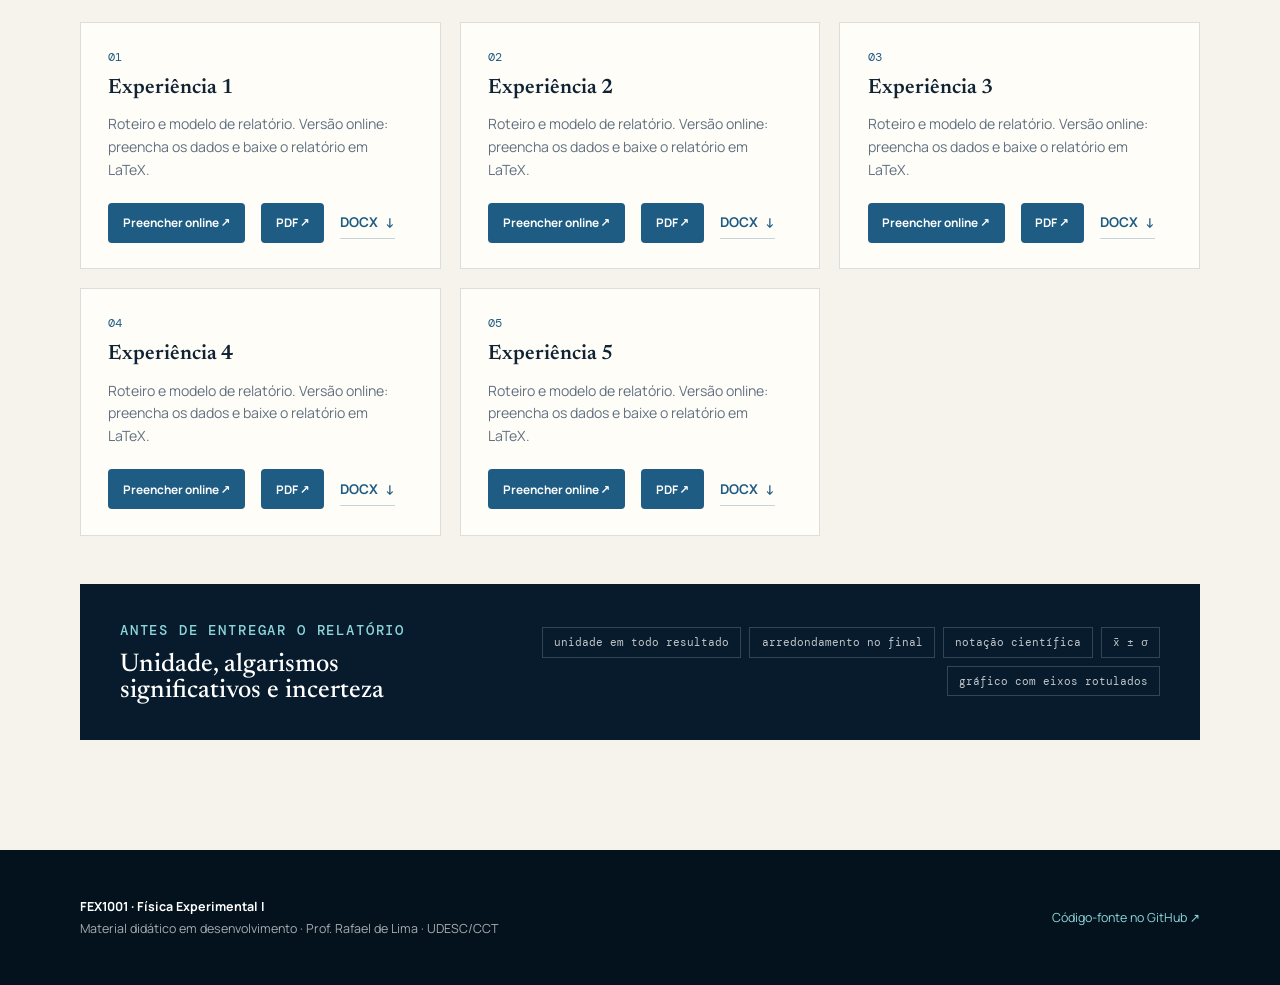
==== commit 54217334: "Laboratório online da Experiência 1, sob medida Completa a conversão dos cinco roteiros. A Experiênc" ====
--- a/index.html
+++ b/index.html
@@ -342,8 +342,9 @@
           <article class="doc-card">
             <span class="doc-num">01</span>
             <h3>Experiência 1</h3>
-            <p>Roteiro e modelo de relatório.</p>
-            <div class="doc-acoes">
+            <p>Roteiro e modelo de relatório. Versão online: preencha os dados e baixe o relatório em LaTeX.</p>
+            <div class="doc-acoes">
+              <a class="button button-small button-primary" href="laboratorios/experiencia-1/">Preencher online ↗</a>
               <a class="button button-small" href="Apostilas%20e%20Relatorios/Experiencia%201.pdf">PDF ↗</a>
               <a class="text-link" href="Apostilas%20e%20Relatorios/Experiencia%201.docx" download>DOCX <span>↓</span></a>
             </div>
